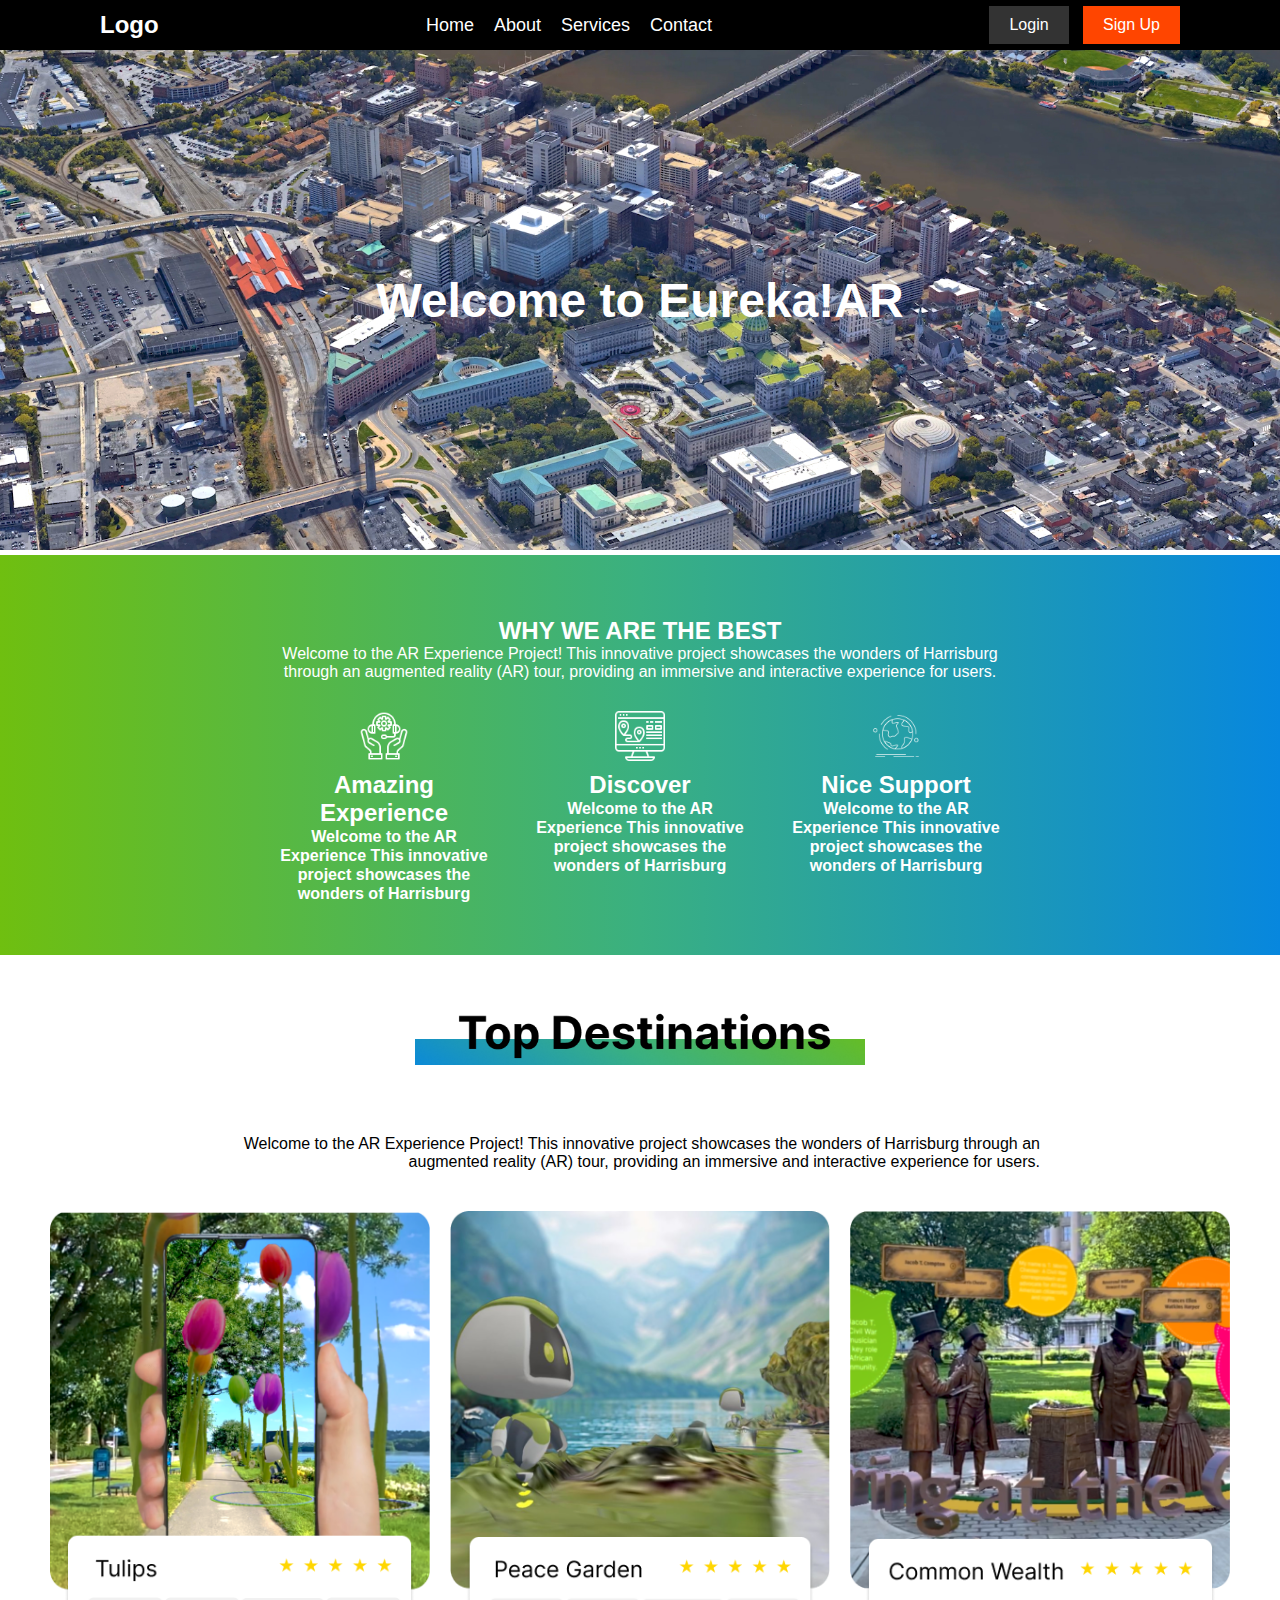
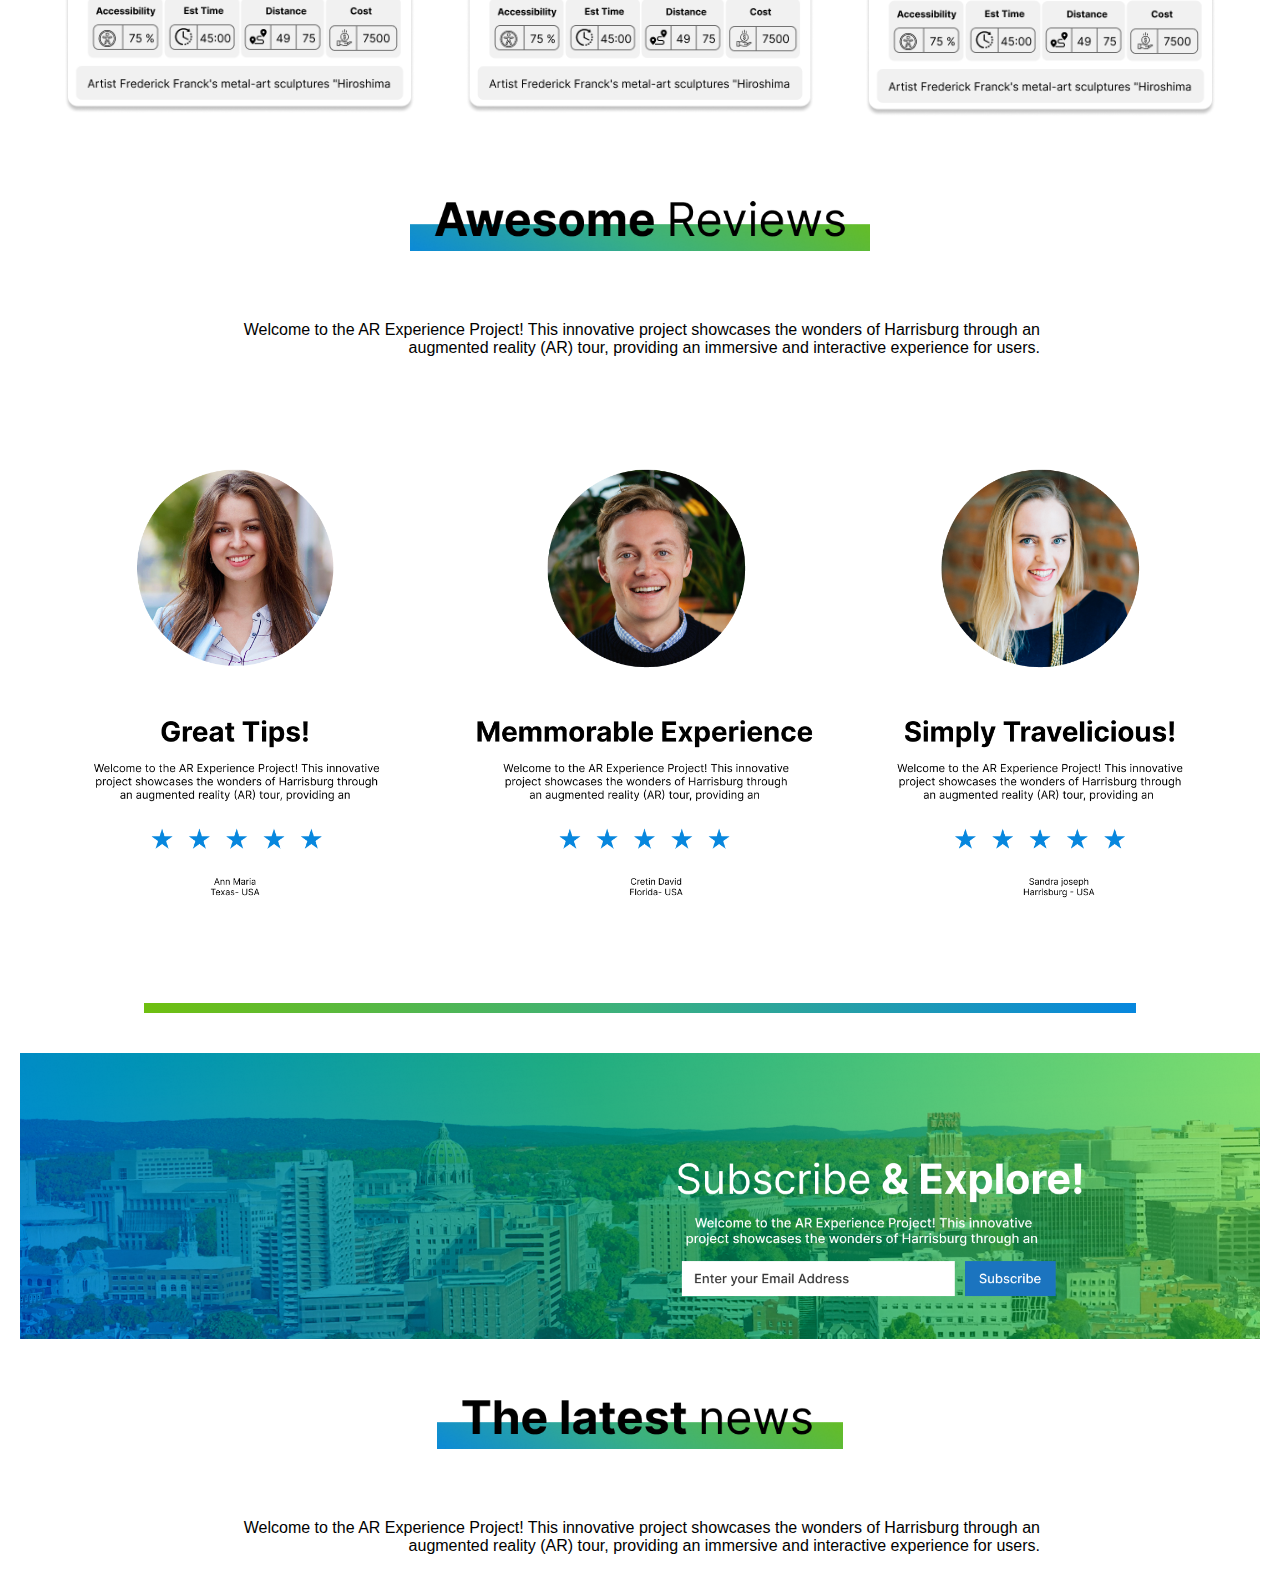
==== index.html @ f7d9e9d1 "s" ====
<!DOCTYPE html>
<html lang="en">
<head>
    <meta charset="UTF-8">
    <meta name="viewport" content="width=device-width, initial-scale=1.0">
    <title>Landing Page</title>
    <link rel="stylesheet" href="styles.css">
</head>
<body>
    <header>
        <div class="logo">Logo
            

        </div>
        <nav class="navbar">
            <ul>
                <li><a href="#">Home</a></li>
                <li><a href="#">About</a></li>
                <li><a href="#">Services</a></li>
                <li><a href="#">Contact</a></li>
            </ul>
        </nav>
        <div class="auth-buttons">
            <button class="login">Login</button>
            <button class="signup">Sign Up</button>
        </div>
    </header>
    <section class="banner">
        <div class="banner-image" id="banner-image-1"></div>
        <div class="banner-image" id="banner-image-2"></div>
        <div class="banner-image" id="banner-image-3"></div>
        <div class="banner-image" id="banner-image-4"></div>
        <h1>Welcome to Eureka!AR</h1>
    </section>
    <span class="line-break"></span>

    <section class="gradient-banner">
        <div class="content">
            <div class="row">
                <h2>WHY WE ARE THE BEST</h2>
                <p>Welcome to the AR Experience Project! This innovative project showcases the wonders of Harrisburg through an augmented reality (AR) tour, providing an immersive and interactive experience for users.
                </p>
            </div>
            <div class="row columns">
                <div class="column">
                    <img src="images/1.png" alt="Amazing Experience Icon">
                    Amazing Experience 
                   <h6> <p>Welcome to the AR Experience This innovative project showcases the wonders of Harrisburg 
                    </p> </h6>
                </div>
                <div class="column">
                    <img src="images/2.png" alt="Discover Icon">
                    Discover
                    <h6>  <p>Welcome to the AR Experience This innovative project showcases the wonders of Harrisburg 
                    </p></h6>
                </div>
                <div class="column">
                    <img src="images/3.png" alt="Nice Support Icon">
                    Nice Support
                    <h6><p>Welcome to the AR Experience This innovative project showcases the wonders of Harrisburg 
                    </p></h6>
                </div>
            </div>
        </div>
    </section>

    <section>
        <div class="Top_Dest">
            <img src="images/Top_Dest.png" alt="Image 1">
        </div>
    
    </section>

<div class="container">

    <div class="Top_Dest_text">
        <p>Welcome to the AR Experience Project! This innovative project showcases the wonders of Harrisburg through an augmented reality (AR) tour, providing an immersive and interactive experience for users.</p>
    </div>
    
</div>

    <div class="container">
        <div class="card-container">

            <div class="card">
                <img src="images/Hod-1.png" alt="Image 1">
               
            </div>
            <div class="card">
                <img src="images/Hod-2.png" alt="Image 2">
              
            </div>
            <div class="card">
                <img src="images/Hod-3.png" alt="Image 3">
            </div>
        </div>
    </div>


    <section>
        <div class="Top_Dest">
            <img src="images/Top_Reviw.png" alt="Image 1">
        </div>
    
    </section>

    <div class="container">

        <div class="Top_Dest_text">
            <p>Welcome to the AR Experience Project! This innovative project showcases the wonders of Harrisburg through an augmented reality (AR) tour, providing an immersive and interactive experience for users.</p>
        </div>
        
    </div>

    <div class="container">
        <div class="card-container">
            <div class="card">
                <img src="images/Rev-1.png" alt="Rev 1">
               
            </div>
            <div class="card">
                <img src="images/Rev-2.png" alt="Rev 2">
              
            </div>
            <div class="card">
                <img src="images/Rev-3.png" alt="Rev 3">
            </div>
        </div>
    </div>




    <div class="container">
    <div class="gradient-banner2">

    </div>
</div>

<section>
    <div class="Subscribe">
        <img src="images/Subscribe.png" alt="Image 1">
    </div>

</section>



<section>
    <div class="Top_Dest">
        <img src="images/The_Latest_News.png" alt="Image 1">
    </div>

</section>

<div class="container">

    <div class="Top_Dest_text">
        <p>Welcome to the AR Experience Project! This innovative project showcases the wonders of Harrisburg through an augmented reality (AR) tour, providing an immersive and interactive experience for users.</p>
    </div>
    
</div>


    <script src="script.js"></script>
</body>
</html>
---- styles.css ----
/* Reset some default browser styles */
body, h1, ul, li, a, button {
    margin: 0;
    padding: 0;
    list-style: none;
    text-decoration: none;
    box-sizing: border-box;
    font-family: Arial, sans-serif;
}

body {
    background-color: #f4f4f4;
}

/* Header styles */
header {
    display: flex;
    justify-content: space-between;
    align-items: center;
    background-color: #000;
    color: #fff;
    height: 50px;
    width: 100%;
    
}

.logo {
    font-size: 24px;
    font-weight: bold;
    margin-left: 100px;
   
  
}

.navbar ul {
    display: flex;
    gap: 20px;
}

.navbar a {
    color: #fff;
    font-size: 18px;
}

.auth-buttons button {
    margin-left: 10px;
    padding: 10px 20px;
    font-size: 16px;
    border: none;
    cursor: pointer;
}

.login {
    background-color: #333;
    color: #fff;
}

.signup {
    background-color: #ff4500;
    color: #fff;
    margin-right: 100px;
    
}

/* Banner styles */
.banner {
    position: relative;
    display: flex;
    justify-content: center;
    align-items: center;
    height: 500px;
    width: 100%;
    text-align: center;
    overflow: hidden;
}

.banner h1 {
    position: absolute;
    z-index: 1;
    font-size: 48px;
    color: #fff;
}

.banner-image {
    position: absolute;
    top: 0;
    left: 0;
    width: 100%;
    height: 100%;
    background-size: cover;
    background-position: center;
    opacity: 0;
    transition: opacity 1s ease-in-out;
}

#banner-image-1 {
    background-image: url('images/image1.jpg');
}

#banner-image-2 {
    background-image: url('images/image2.jpg');
}

#banner-image-3 {
    background-image: url('images/image3.jpg');
}

#banner-image-4 {
    background-image: url('images/image4.jpg');
}

.banner-image.active {
    opacity: 1;
}




/* Adjust spacing around line break */
.line-break {
    display: block; /* Ensure it behaves like a block element */
    height: 5px; /* Adjust the height as needed to control the space */
}


/* Gradient Banner styles */
.gradient-banner {
    height: 400px;
    width: 100%;
    background: linear-gradient(to right, #6FBF10, #3AB081, #0787DE);
    display: flex;
    justify-content: center;
    align-items: center;
   
}


.gradient-banner2 {
    height: 10px;
    width: 80%;
    background: linear-gradient(to right, #6FBF10, #3AB081, #0787DE);
    display: flex;
    justify-content: center;
    align-items: center;
   
}

.content {
    width: 60%;
    text-align: center;
    color: #fff;
    margin-top: 30px;
    margin-bottom: 30px;
}

.row {
    margin: 20px 0;
    margin-top: 30px;
}

.columns {
    display: flex;
    justify-content: space-around;
}

.column {
    width: 30%;
    font-size: 24px;
    font-weight: bold;
    text-align: center;
}

.column img {
    display: block;
    margin: 0 auto 10px;
    width: 50px; /* Adjust size as needed */
    height: 50px; /* Adjust size as needed */
}

/* Slider */


.Top_Dest {

    display: flex;
    justify-content: center;
    margin-top: 50px;
    margin-bottom: 50px;
    height: 60px;
}

.Subscribe {
    display: flex;
    justify-content: center;
    max-width: 100%;
    margin: 20px; /* Add margin on all sides */
    
}

.Subscribe img {
    width: 100%; /* Scale the image to 100% of the parent container */
    height: auto; /* Maintain aspect ratio */
    max-width: 100%; /* Ensure image does not overflow the container */
    box-sizing: border-box; /* Include padding and border in element's total width and height */
    
}



.Top_Dest_text {
    display: flex;
    justify-content: center;
    max-width: 800px;
    text-align: right;
    
}

* {
    box-sizing: border-box;
    margin: 0;
    padding: 0;
}

body {
    font-family: Arial, sans-serif;
    background-color: white;
}

.container {
    display: flex;
    justify-content: center;
    padding: 20px;
}

.card-container {
    display: flex;
    flex-wrap: wrap;
    justify-content: center;
    gap: 20px;
    max-width: 1200px;
}

.card {
    background-color: #fff;
    /* border-radius: 8px;
    box-shadow: 0 4px 8px rgba(0, 0, 0, 0.1); */
    overflow: hidden;
    width: 100%;
    max-width: 300px;
    transition: transform 0.2s;
}

.card:hover {
    transform: translateY(-10px);
}

.card img {
    width: 100%;
    height: auto;
}

.card-content {
    padding: 15px;
}

.card-content h2 {
    font-size: 1.2em;
    margin-bottom: 10px;
}

.card-content p {
    font-size: 1em;
    color: #f7f7f7;
}

@media (min-width: 600px) {
    .card {
        max-width: calc(50% - 20px);
    }
}

@media (min-width: 900px) {
    .card {
        max-width: calc(33.333% - 20px);
    }
}
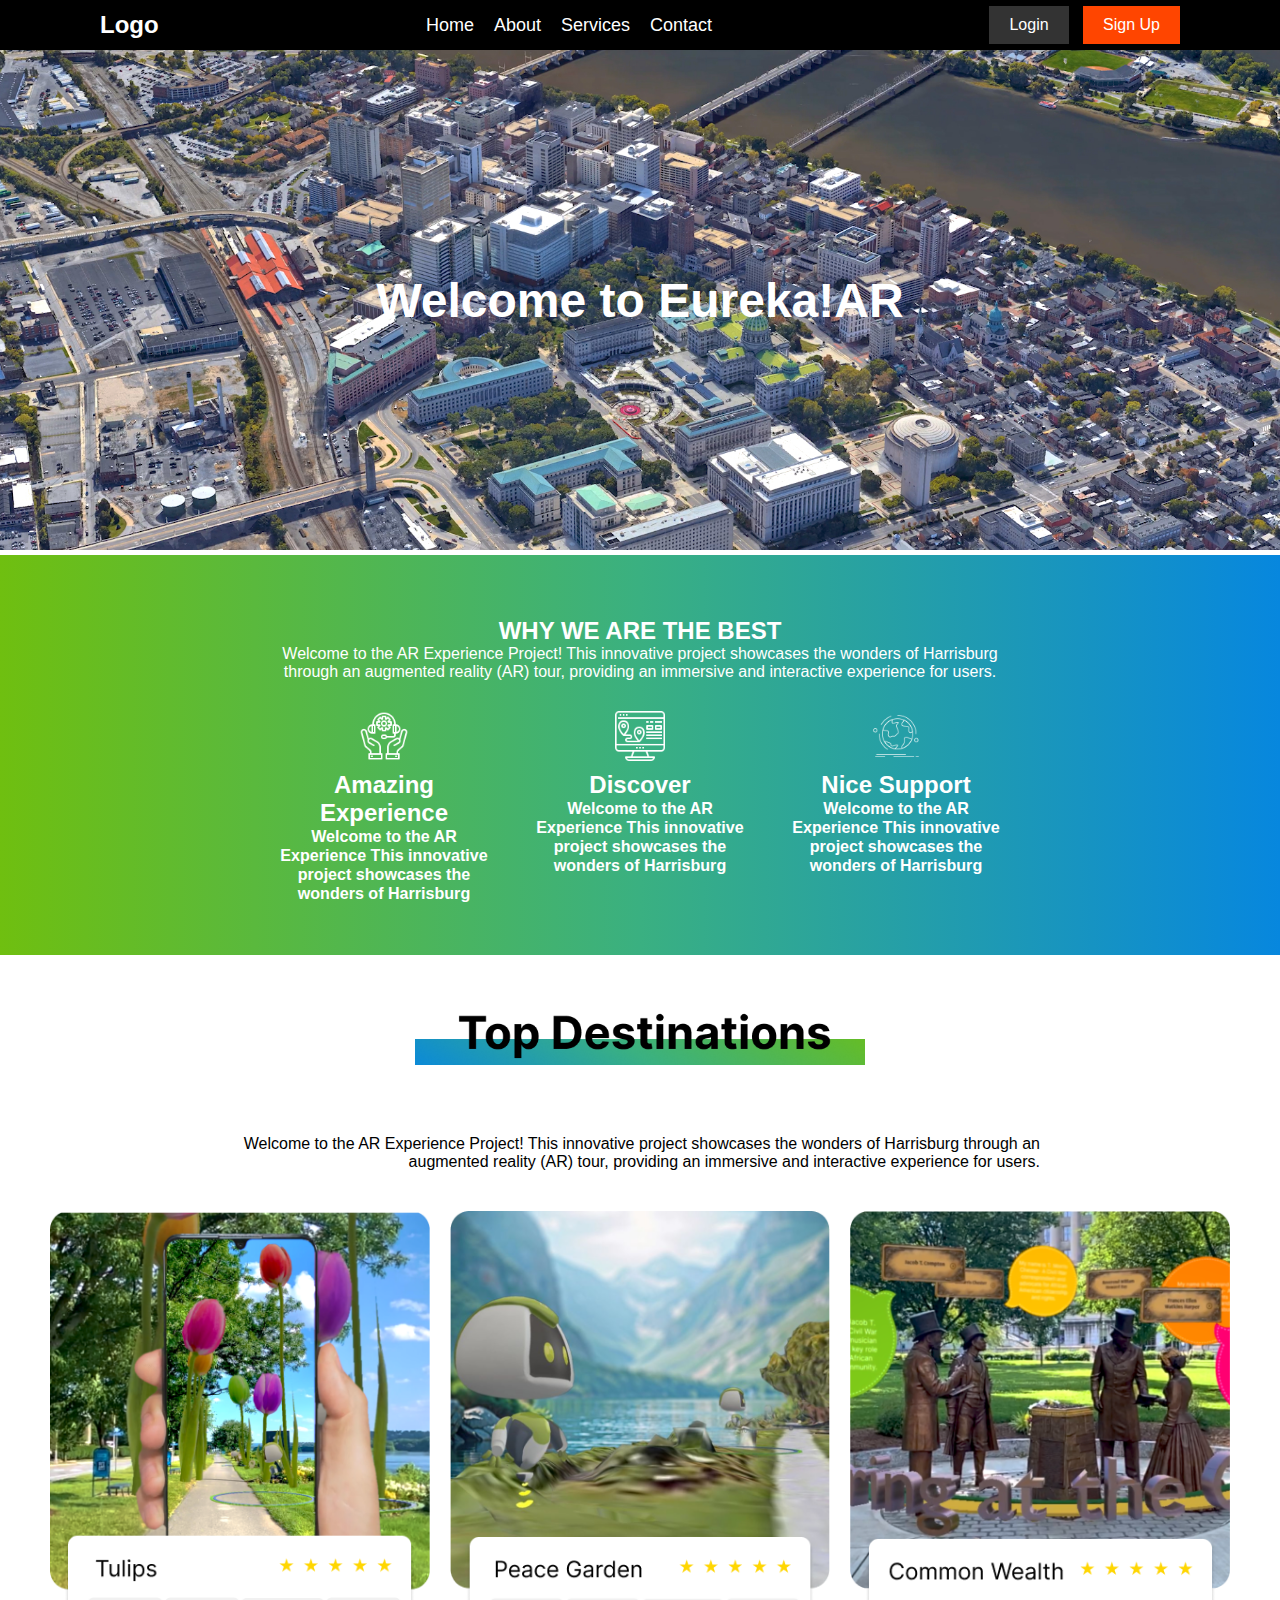
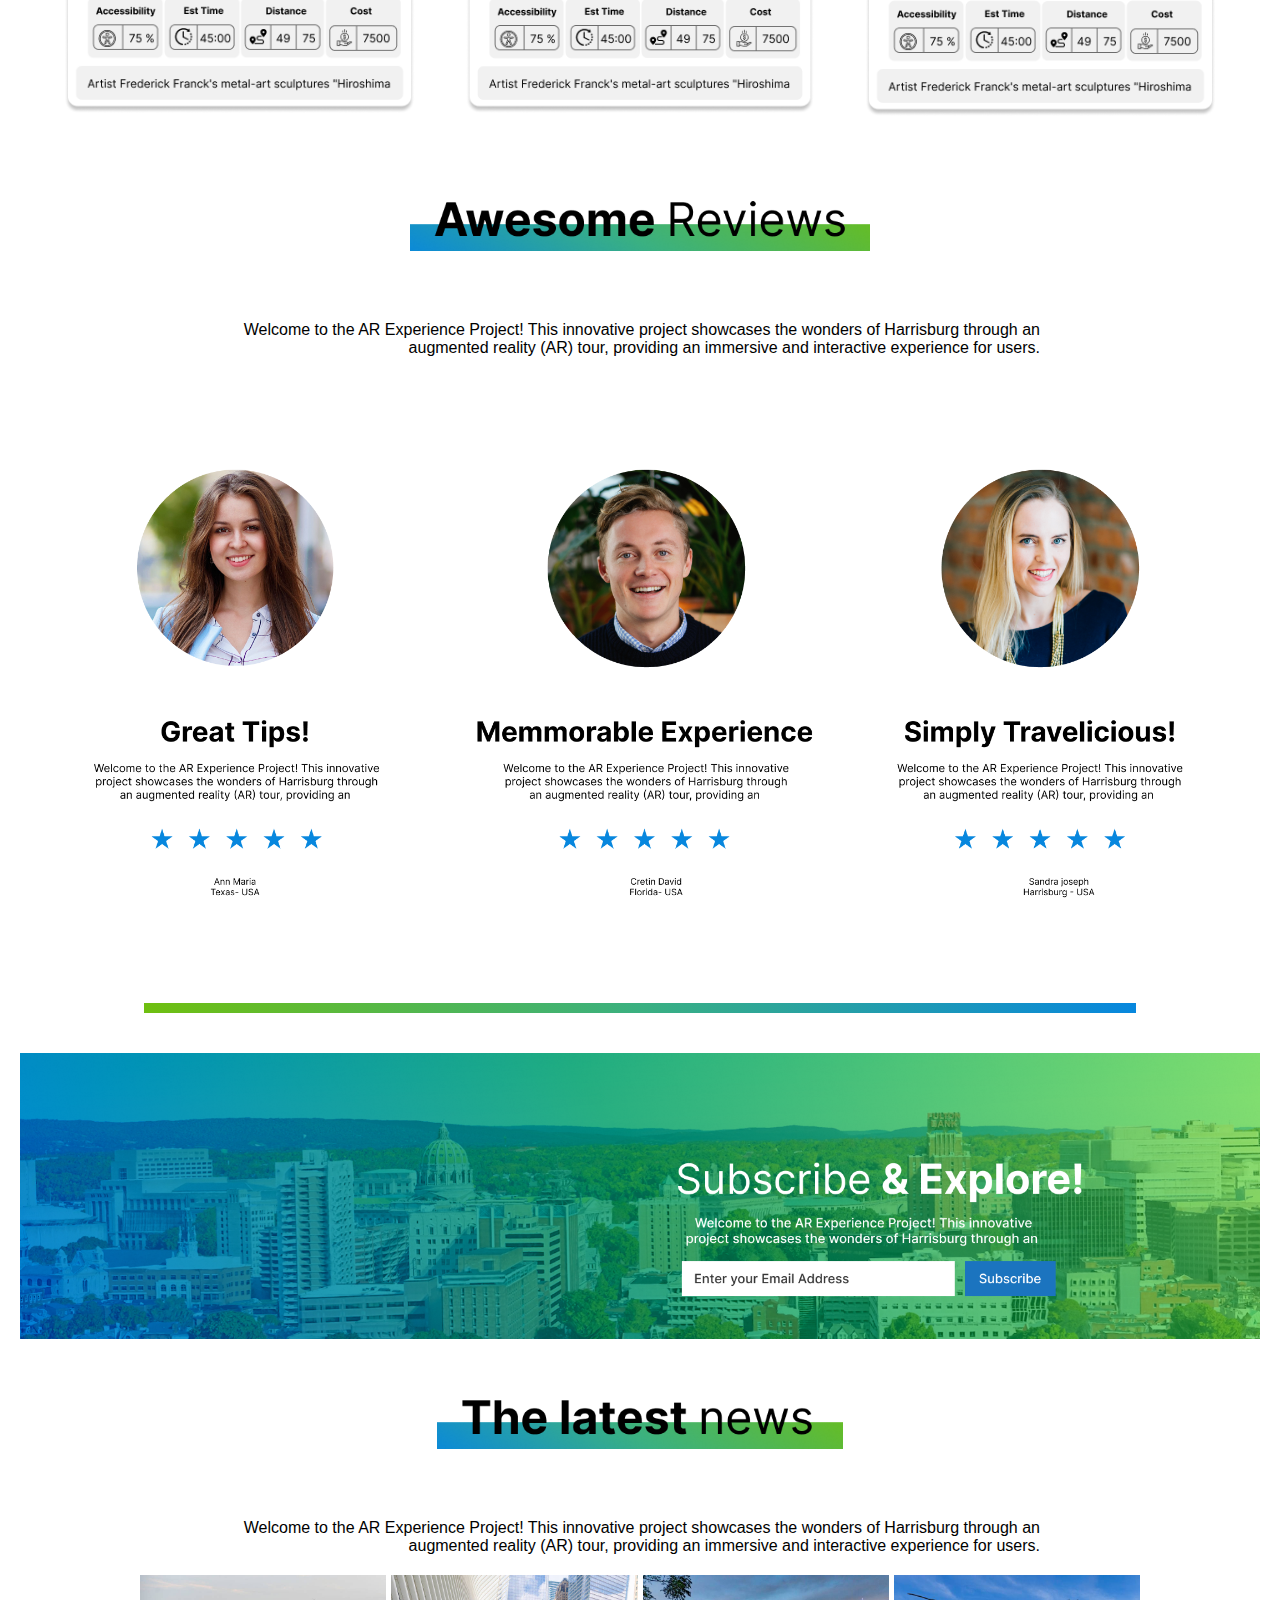
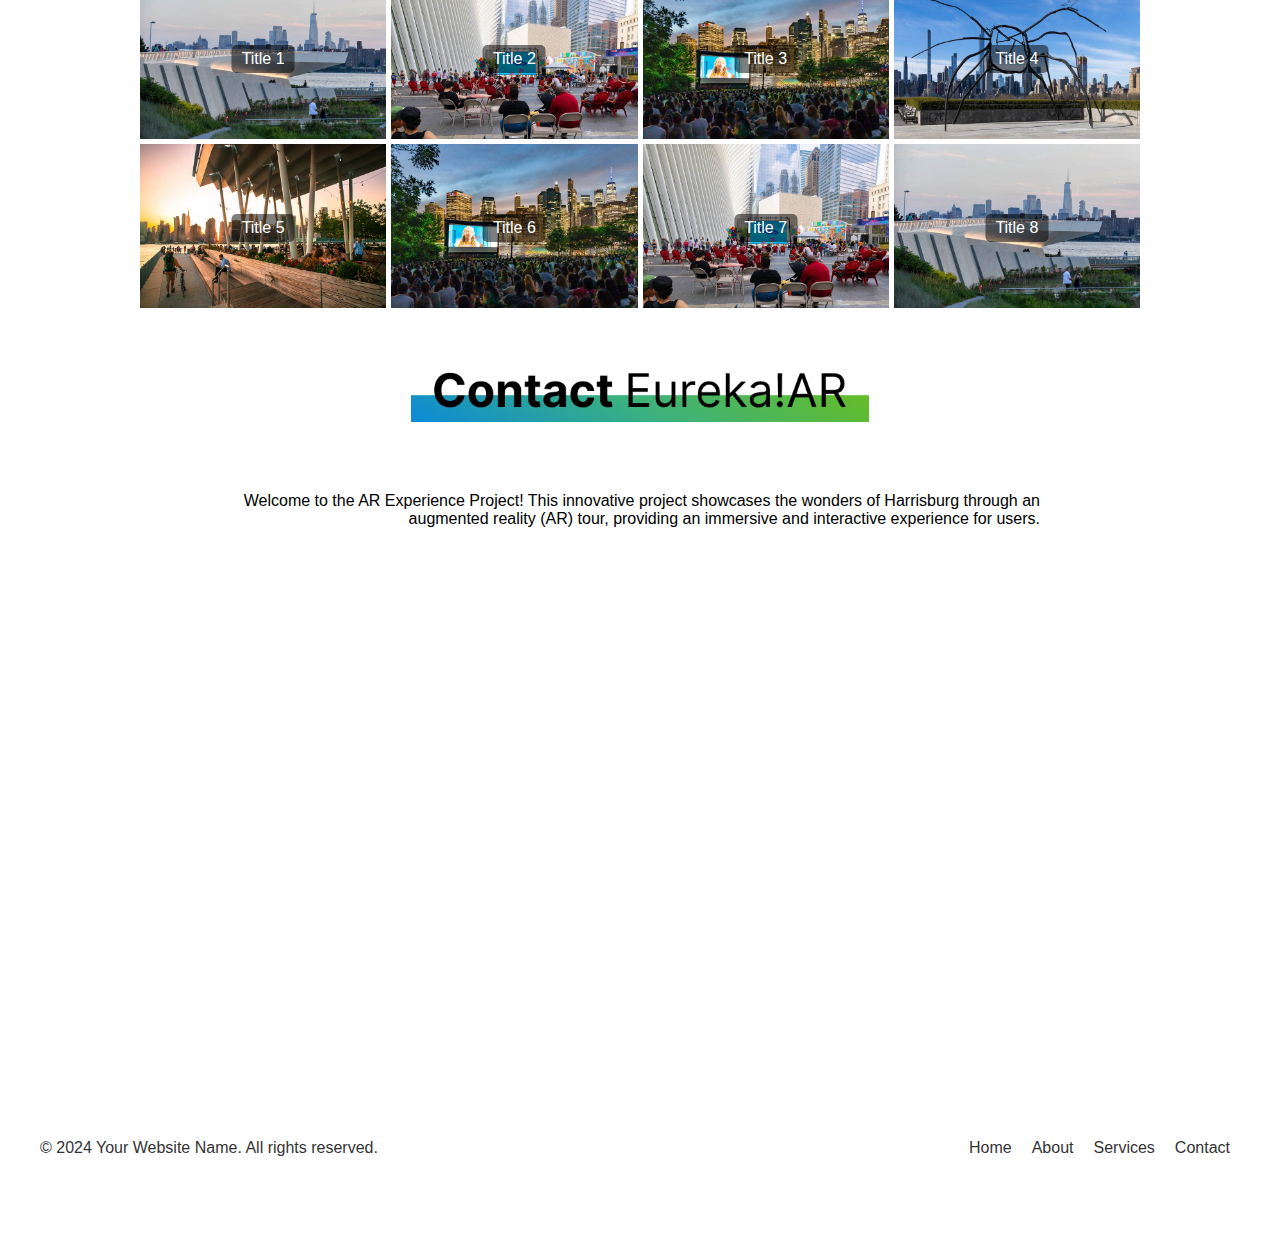
==== commit 956c4d1a: "up" ====
--- a/index.html
+++ b/index.html
@@ -162,6 +162,85 @@
 </div>
 
 
+<section class="image-table">
+    <div class="image-container">
+        <div class="image-title">Title 1</div>
+        <img src="images/imagee1.jpg" alt="Image 1">
+    </div>
+    <div class="image-container">
+        <div class="image-title">Title 2</div>
+        <img src="images/imagee2.jpg" alt="Image 2">
+    </div>
+    <div class="image-container">
+        <div class="image-title">Title 3</div>
+        <img src="images/imagee3.jpg" alt="Image 3">
+    </div>
+    <div class="image-container">
+        <div class="image-title">Title 4</div>
+        <img src="images/imagee4.jpg" alt="Image 4">
+    </div>
+    <div class="image-container">
+        <div class="image-title">Title 5</div>
+        <img src="images/imagee5.jpg" alt="Image 5">
+    </div>
+    <div class="image-container">
+        <div class="image-title">Title 6</div>
+        <img src="images/imagee6.jpg" alt="Image 6">
+    </div>
+    <div class="image-container">
+        <div class="image-title">Title 7</div>
+        <img src="images/imagee7.jpg" alt="Image 7">
+    </div>
+    <div class="image-container">
+        <div class="image-title">Title 8</div>
+        <img src="images/imagee8.jpg" alt="Image 8">
+    </div>
+</section>
+
+
+
+
+<section>
+    <div class="Top_Dest">
+        <img src="images/Top_Contact.png" alt="Image 1">
+    </div>
+
+</section>
+
+<div class="container">
+
+    <div class="Top_Dest_text">
+        <p>Welcome to the AR Experience Project! This innovative project showcases the wonders of Harrisburg through an augmented reality (AR) tour, providing an immersive and interactive experience for users.</p>
+    </div>
+    
+</div>
+
+
+<div class="map-container">
+    <iframe 
+        src="https://www.google.com/maps/embed?pb=!1m10!1m8!1m3!1d6089.227092169201!2d-76.8827893!3d40.2621191!3m2!1i1024!2i768!4f13.1!5e0!3m2!1sen!2sus!4v1720794169037!5m2!1sen!2sus" width="600" height="450" style="border:0;" allowfullscreen="" loading="lazy" referrerpolicy="no-referrer-when-downgrade" 
+        allowfullscreen="" 
+        loading="lazy"
+    ></iframe>
+</div>
+
+
+
+<footer>
+    <div class="footer-content">
+        <p>&copy; 2024 Your Website Name. All rights reserved.</p>
+        <ul class="footer-links">
+            <li><a href="#">Home</a></li>
+            <li><a href="#">About</a></li>
+            <li><a href="#">Services</a></li>
+            <li><a href="#">Contact</a></li>
+        </ul>
+    </div>
+</footer>
+
+
+
+
     <script src="script.js"></script>
 </body>
 </html>
--- a/styles.css
+++ b/styles.css
@@ -284,3 +284,104 @@
         max-width: calc(33.333% - 20px);
     }
 }
+
+
+.image-table {
+    display: grid;
+    grid-template-columns: repeat(4, 1fr);
+    
+    row-gap: 1px; /* Space between rows */
+    column-gap: 5px; /* Space between columns */
+
+    justify-content: center;
+    max-width: 1000px; /* Set maximum width */
+    margin: 0 auto; /* Center the grid */
+}
+
+.image-container {
+    position: relative;
+    text-align: center;
+}
+
+.image-title {
+    position: absolute;
+    top: 50%;
+    left: 50%;
+    transform: translate(-50%, -50%);
+    background-color: rgba(0, 0, 0, 0.5); /* Optional: background for better readability */
+    color: white; /* Optional: text color */
+    padding: 5px 10px;
+    border-radius: 5px;
+}
+
+.image-container img {
+    width: 100%;
+    height: auto;
+}
+
+
+.map-container {
+    position: relative;
+    width: 100%;
+    height: 500px;
+}
+
+.map-container iframe {
+    position: absolute;
+    top: 0;
+    left: 0;
+    width: 100%;
+    height: 100%;
+    border: 0;
+}
+
+
+
+/* Basic reset and styles */
+body, html {
+    margin: 0;
+    padding: 0;
+    font-family: Arial, sans-serif;
+}
+
+/* Styling for footer */
+footer {
+    background-color: #fff;
+    color: #333;
+    height: 200px;
+    text-align: center;
+}
+
+.footer-content {
+    max-width: 1200px;
+    margin: 0 auto;
+    display: flex;
+    justify-content: space-between;
+    align-items: center;
+    height: 100%;
+}
+
+.footer-content p {
+    margin: 0;
+}
+
+.footer-links {
+    list-style-type: none;
+    padding: 0;
+    display: flex;
+    justify-content: center;
+}
+
+.footer-links li {
+    margin: 0 10px;
+}
+
+.footer-links li a {
+    color: #333;
+    text-decoration: none;
+}
+
+.footer-links li a:hover {
+    text-decoration: underline;
+}
+
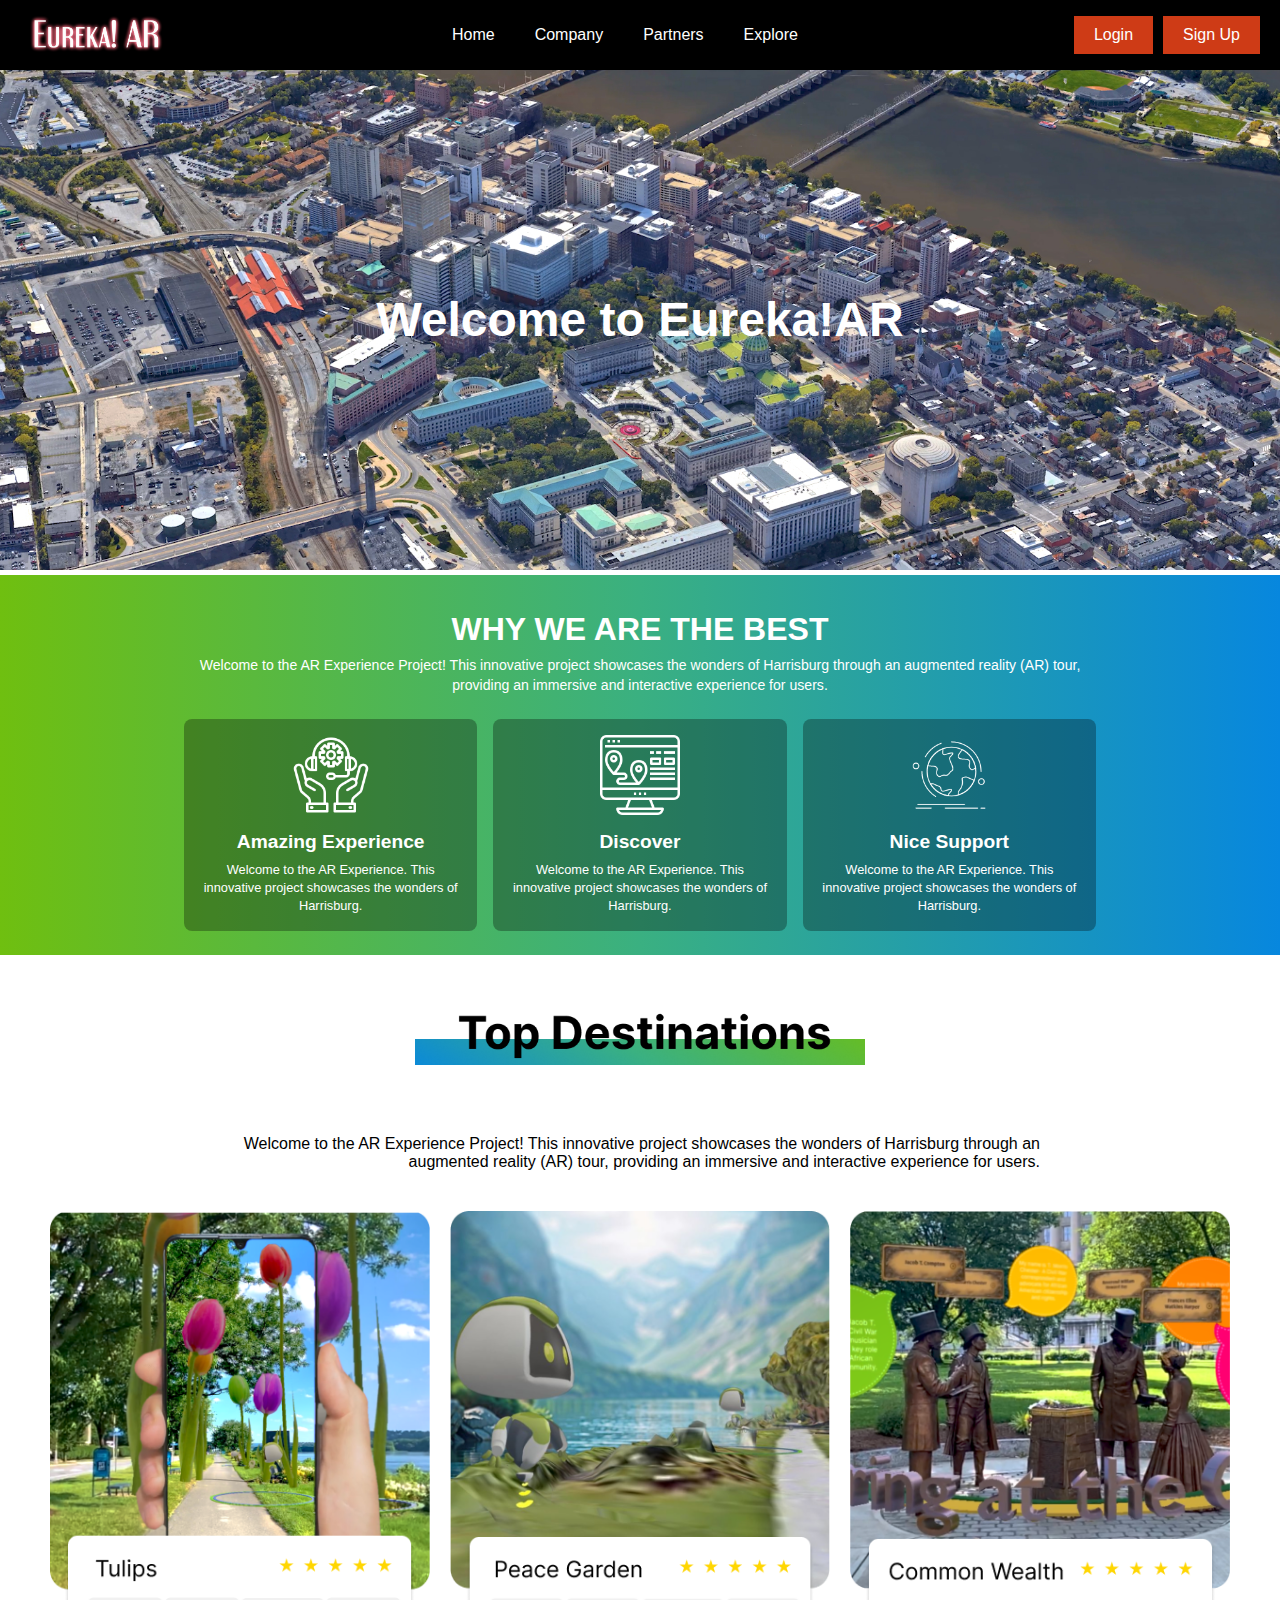
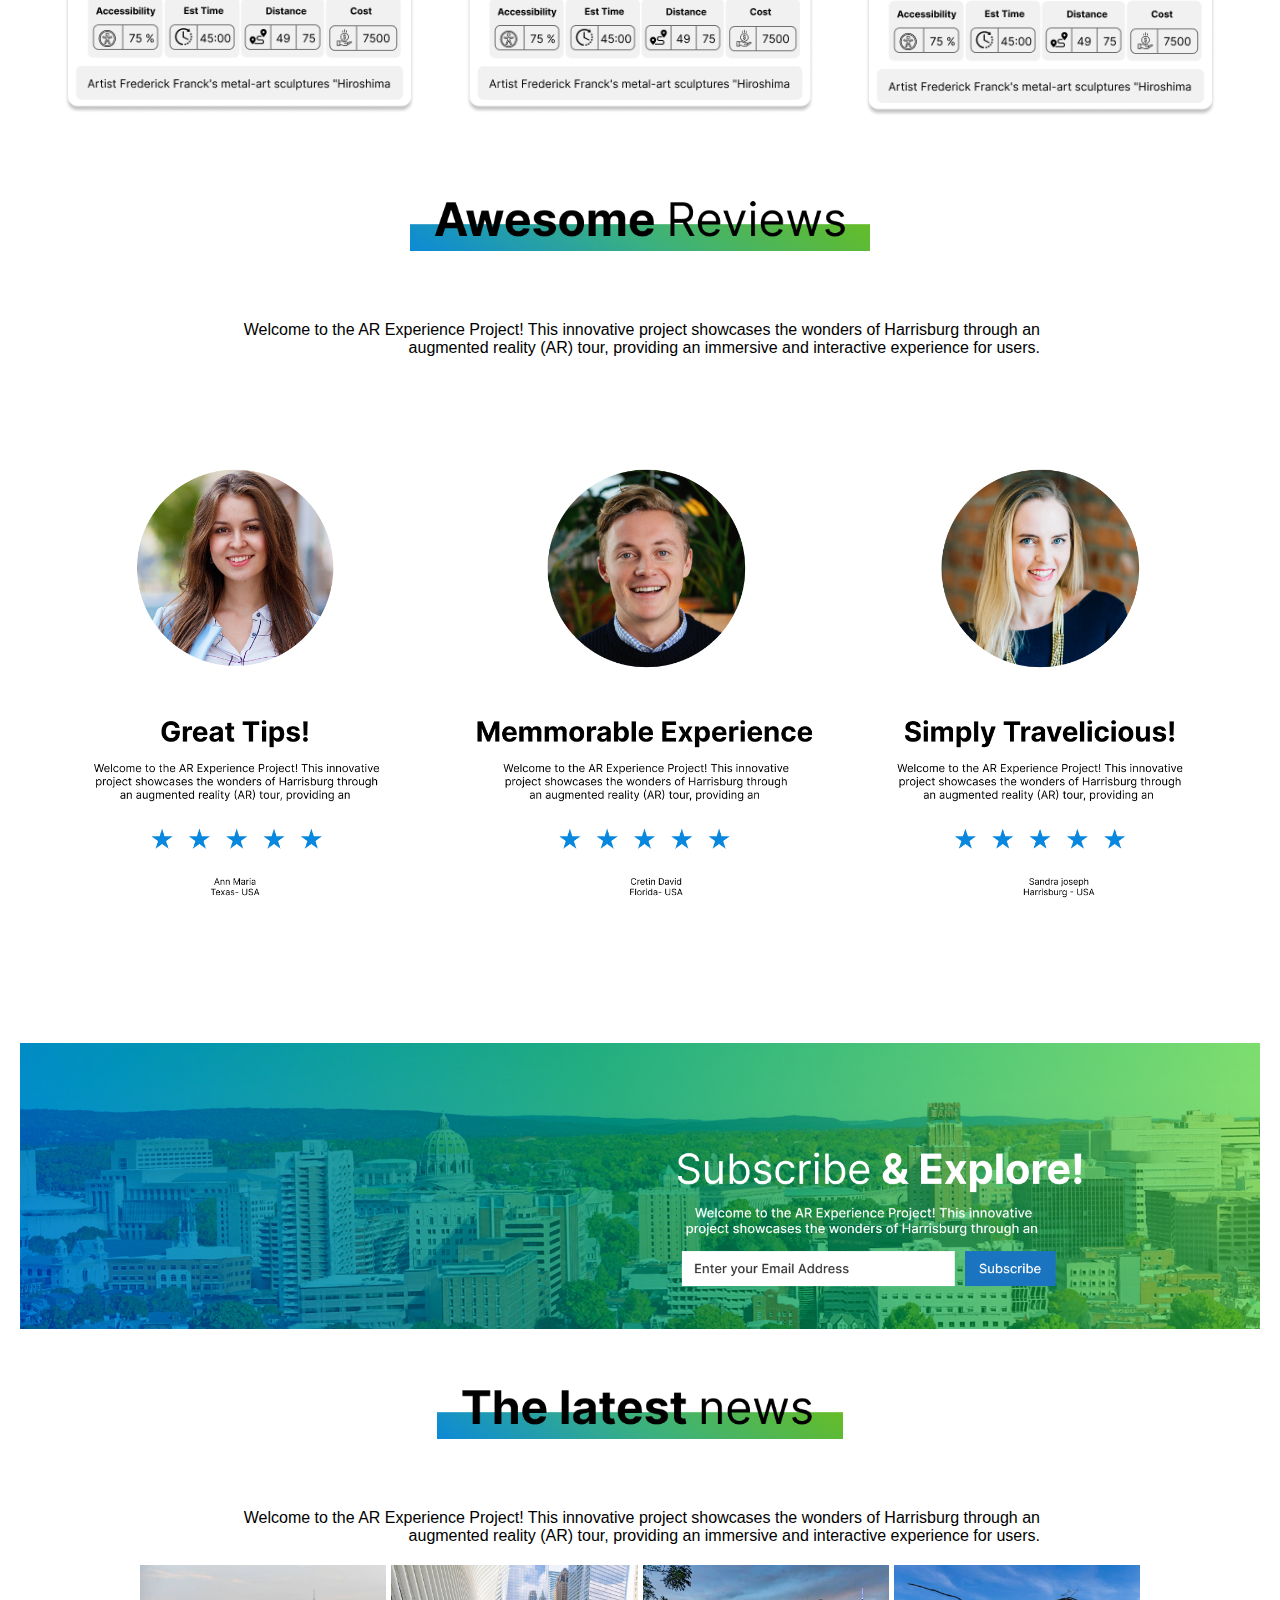
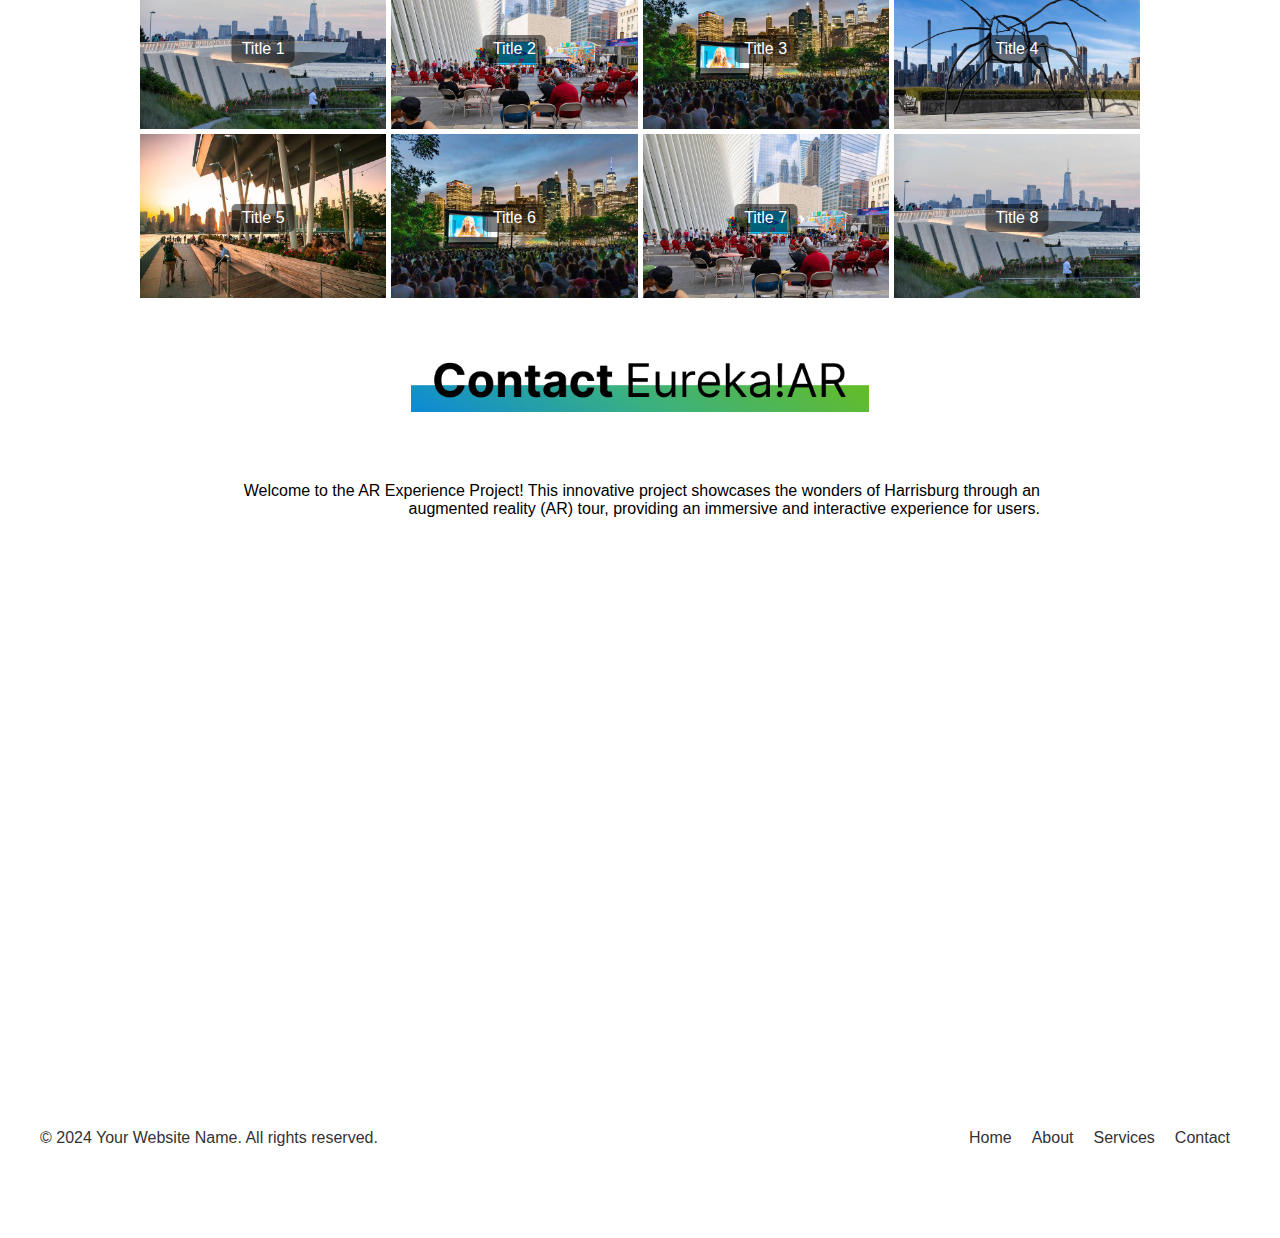
==== commit 376e022b: "up" ====
--- a/index.html
+++ b/index.html
@@ -7,24 +7,35 @@
     <link rel="stylesheet" href="styles.css">
 </head>
 <body>
-    <header>
-        <div class="logo">Logo
-            
-
-        </div>
-        <nav class="navbar">
-            <ul>
-                <li><a href="#">Home</a></li>
-                <li><a href="#">About</a></li>
-                <li><a href="#">Services</a></li>
-                <li><a href="#">Contact</a></li>
-            </ul>
-        </nav>
+    
+    <nav class="navbar">
+        <div class="logo">
+            <a href="#"><img src="images/logo.png" alt="Logo"></a>
+        </div>
+        <div class="menu-toggle" onclick="toggleMenu()">&#9776;</div>
+        <ul class="nav-links">
+            <li><a href="index.html">Home</a></li>
+            <li class="dropdown">
+                <a href="#">Company</a>
+                <ul class="dropdown-content">
+                    <li><a href="#">Our Team</a></li>
+                    <li><a href="#">Our Mission</a></li>
+                    <li><a href="#">Press</a></li>
+                    <li><a href="#">Contact Us</a></li>
+                </ul>
+            </li>
+            <li><a href="#">Partners</a></li>
+            <li><a href="explore.html">Explore</a></li>
+        </ul>
         <div class="auth-buttons">
-            <button class="login">Login</button>
-            <button class="signup">Sign Up</button>
-        </div>
-    </header>
+            <button onclick="login()">Login</button>
+            <button onclick="signup()">Sign Up</button>
+        </div>
+    </nav>
+    
+
+
+    
     <section class="banner">
         <div class="banner-image" id="banner-image-1"></div>
         <div class="banner-image" id="banner-image-2"></div>
@@ -32,37 +43,39 @@
         <div class="banner-image" id="banner-image-4"></div>
         <h1>Welcome to Eureka!AR</h1>
     </section>
+
+
     <span class="line-break"></span>
+
 
     <section class="gradient-banner">
         <div class="content">
-            <div class="row">
+            <div class="row header-row">
                 <h2>WHY WE ARE THE BEST</h2>
-                <p>Welcome to the AR Experience Project! This innovative project showcases the wonders of Harrisburg through an augmented reality (AR) tour, providing an immersive and interactive experience for users.
+                <p>
+                    Welcome to the AR Experience Project! This innovative project showcases the wonders of Harrisburg through an augmented reality (AR) tour, providing an immersive and interactive experience for users.
                 </p>
             </div>
             <div class="row columns">
                 <div class="column">
                     <img src="images/1.png" alt="Amazing Experience Icon">
-                    Amazing Experience 
-                   <h6> <p>Welcome to the AR Experience This innovative project showcases the wonders of Harrisburg 
-                    </p> </h6>
+                    <h3>Amazing Experience</h3>
+                    <p>Welcome to the AR Experience. This innovative project showcases the wonders of Harrisburg.</p>
                 </div>
                 <div class="column">
                     <img src="images/2.png" alt="Discover Icon">
-                    Discover
-                    <h6>  <p>Welcome to the AR Experience This innovative project showcases the wonders of Harrisburg 
-                    </p></h6>
+                    <h3>Discover</h3>
+                    <p>Welcome to the AR Experience. This innovative project showcases the wonders of Harrisburg.</p>
                 </div>
                 <div class="column">
                     <img src="images/3.png" alt="Nice Support Icon">
-                    Nice Support
-                    <h6><p>Welcome to the AR Experience This innovative project showcases the wonders of Harrisburg 
-                    </p></h6>
+                    <h3>Nice Support</h3>
+                    <p>Welcome to the AR Experience. This innovative project showcases the wonders of Harrisburg.</p>
                 </div>
             </div>
         </div>
     </section>
+
 
     <section>
         <div class="Top_Dest">
@@ -243,4 +256,4 @@
 
     <script src="script.js"></script>
 </body>
-</html>
+</html>--- a/styles.css
+++ b/styles.css
@@ -12,55 +12,219 @@
     background-color: #f4f4f4;
 }
 
-/* Header styles */
-header {
+body, html {
+    margin: 0;
+    padding: 0;
+    overflow-x: hidden; /* Prevent horizontal overflow */
+    width: 100%;
+}
+
+.navbar {
+    width: 100%;
+    box-sizing: border-box; /* Include padding and border in element's total width and height */
+}
+
+.nav-links, .auth-buttons, .dropdown-content {
+    box-sizing: border-box; /* Ensure these elements fit within their containers */
+}
+
+@media (max-width: 768px) {
+    .nav-links {
+        width: 100%;
+    }
+
+    .auth-buttons {
+        width: 100%;
+    }
+
+    .nav-links li, .auth-buttons button {
+        width: 100%;
+        box-sizing: border-box;
+    }
+}
+
+/* Ensure navbar and its children fit within the viewport */
+.navbar, .navbar * {
+    max-width: 100%;
+    box-sizing: border-box;
+}
+
+/* Prevent large images from causing overflow */
+img {
+    max-width: 100%;
+    height: auto;
+}
+
+/* Example of adjusting specific elements */
+.nav-links, .auth-buttons {
+    display: flex;
+    flex-wrap: wrap; /* Allow elements to wrap within their container */
+}
+
+
+
+
+.navbar {
     display: flex;
     justify-content: space-between;
     align-items: center;
-    background-color: #000;
-    color: #fff;
-    height: 50px;
-    width: 100%;
-    
+    padding: 10px 20px;
+    background-color: #000000;
+    color: white;
 }
 
 .logo {
+    margin-right: auto; /* Pushes the logo towards the left */
+}
+
+.logo a {
+    display: flex;
+    align-items: center;
+    color: white;
+    text-decoration: none;
     font-size: 24px;
-    font-weight: bold;
-    margin-left: 100px;
-   
-  
-}
-
-.navbar ul {
-    display: flex;
-    gap: 20px;
-}
-
-.navbar a {
-    color: #fff;
-    font-size: 18px;
+}
+
+.logo img {
+    max-height: 50px; /* Adjust based on your logo size */
+    margin-right: 10px; /* Space between image and text */
+}
+
+.nav-links {
+    list-style: none;
+    display: flex;
+    margin: 0;
+    padding: 0;
+}
+
+.nav-links li {
+    position: relative;
+}
+
+.nav-links a {
+    color: white;
+    text-decoration: none;
+    padding: 14px 20px;
+    display: block;
+}
+
+.nav-links a:hover,
+.nav-links .dropdown:hover > a {
+    background-color: #2584c4;
+}
+
+.dropdown-content {
+    display: none;
+    position: absolute;
+    background-color: #2584c4;
+    list-style: none;
+    padding: 0;
+    margin: 0;
+    min-width: 160px;
+    top: 100%;
+    left: 0;
+    z-index: 1000; /* Ensure the dropdown is above other content */
+}
+
+.dropdown-content a {
+    padding: 12px 16px;
+}
+
+.dropdown-content a:hover {
+    background-color: #1ba153;
+}
+
+.dropdown:hover .dropdown-content {
+    display: block;
+}
+
+.auth-buttons {
+    display: flex;
+    align-items: center;
+    margin-left: auto; /* Pushes the buttons towards the right */
 }
 
 .auth-buttons button {
+    background-color: #ce3b16;
+    border: none;
+    color: white;
+    padding: 10px 20px;
     margin-left: 10px;
-    padding: 10px 20px;
+    cursor: pointer;
     font-size: 16px;
-    border: none;
+}
+
+.auth-buttons button:hover {
+    background-color: #888888;
+}
+
+.menu-toggle {
+    display: none;
+    font-size: 24px;
     cursor: pointer;
 }
 
-.login {
-    background-color: #333;
-    color: #fff;
-}
-
-.signup {
-    background-color: #ff4500;
-    color: #fff;
-    margin-right: 100px;
-    
-}
+/* Responsive Styles */
+@media (max-width: 768px) {
+    .navbar {
+        flex-direction: column;
+        align-items: flex-start;
+    }
+
+    .logo {
+        margin-bottom: 10px;
+    }
+
+    .nav-links {
+        display: none;
+        flex-direction: column;
+        width: 100%;
+        margin: 0;
+        padding: 0;
+    }
+
+    .nav-links.active {
+        display: flex;
+    }
+
+    .nav-links li {
+        width: 100%;
+    }
+
+    .nav-links a {
+        padding: 15px;
+        border-bottom: 1px solid #444;
+        width: 100%;
+    }
+
+    .nav-links .dropdown-content {
+        position: static;
+        width: 100%;
+    }
+
+    .auth-buttons {
+        display: flex;
+        flex-direction: column;
+        width: 100%;
+        margin-top: 10px;
+    }
+
+    .auth-buttons button {
+        margin: 5px 0;
+        width: 100%;
+        text-align: center;
+    }
+
+    .menu-toggle {
+        display: block;
+        margin-bottom: 10px;
+    }
+}
+
+
+
+
+
 
 /* Banner styles */
 .banner {
@@ -123,59 +287,104 @@
 }
 
 
+
+
+
+
 /* Gradient Banner styles */
+
 .gradient-banner {
-    height: 400px;
-    width: 100%;
-    background: linear-gradient(to right, #6FBF10, #3AB081, #0787DE);
-    display: flex;
-    justify-content: center;
-    align-items: center;
-   
-}
-
-
-.gradient-banner2 {
-    height: 10px;
-    width: 80%;
-    background: linear-gradient(to right, #6FBF10, #3AB081, #0787DE);
-    display: flex;
-    justify-content: center;
-    align-items: center;
-   
+    background: linear-gradient(to right, #6FBF10, #3AB081, #0787DE); /* Updated gradient colors */
+    color: white;
+    padding: 16px; /* Reduced padding */
 }
 
 .content {
-    width: 60%;
+    max-width: 960px; /* Reduced max-width */
+    margin: 0 auto;
+    padding: 0 16px; /* Reduced padding */
+    margin-top: 20px;
+}
+
+.header-row {
     text-align: center;
-    color: #fff;
-    margin-top: 30px;
-    margin-bottom: 30px;
-}
-
-.row {
-    margin: 20px 0;
-    margin-top: 30px;
+}
+
+.header-row h2 {
+    font-size: 2em; /* Reduced font size */
+    margin-bottom: 8px; /* Reduced margin */
+}
+
+.header-row p {
+    font-size: 0.88em; /* Reduced font size */
+    line-height: 1.4; /* Adjusted line height */
 }
 
 .columns {
     display: flex;
-    justify-content: space-around;
+    flex-wrap: wrap;
+    justify-content: space-between;
+    margin-top: 16px; /* Reduced margin */
 }
 
 .column {
-    width: 30%;
-    font-size: 24px;
-    font-weight: bold;
+    flex: 1 1 calc(33.333% - 40px); /* Adjust the width of columns */
+    margin: 8px; /* Reduced margin */
+    background: rgba(0, 0, 0, 0.3); /* Slight background for contrast */
+    padding: 16px; /* Reduced padding */
+    border-radius: 8px;
     text-align: center;
 }
 
 .column img {
-    display: block;
-    margin: 0 auto 10px;
-    width: 50px; /* Adjust size as needed */
-    height: 50px; /* Adjust size as needed */
-}
+    max-width: 80px; /* Reduced image size */
+    height: auto;
+    margin-bottom: 12px; /* Reduced margin */
+}
+
+.column h3 {
+    font-size: 1.2em; /* Reduced font size */
+    margin-bottom: 8px; /* Reduced margin */
+}
+
+.column p {
+    font-size: 0.8em; /* Reduced font size */
+    line-height: 1.4;
+}
+
+/* Responsive Styles */
+@media (max-width: 768px) {
+    .column {
+        flex: 1 1 100%; /* Full width on small screens */
+        margin: 8px 0; /* Adjust space for smaller screens */
+    }
+
+    .header-row h2 {
+        font-size: 1.6em; /* Reduced font size */
+    }
+
+    .header-row p {
+        font-size: 0.88em; /* Reduced font size */
+    }
+}
+
+@media (max-width: 480px) {
+    .header-row h2 {
+        font-size: 1.2em; /* Reduced font size */
+    }
+
+    .header-row p {
+        font-size: 0.72em; /* Reduced font size */
+    }
+
+    .column img {
+        max-width: 64px; /* Reduced image size */
+    }
+}
+
+
+
+
 
 /* Slider */
 
@@ -385,3 +594,143 @@
     text-decoration: underline;
 }
 
+
+
+/* 
+------- filters*/
+
+
+.filters {
+    margin-top: 75px;
+    position: fixed;
+    top: 0;
+    left: 0;
+    width: 300px; /* Adjusted sidebar width */
+    height: 100%;
+    background-color: #f4f4f4;
+    padding: 1rem;
+    box-shadow: 2px 0 5px rgba(0, 0, 0, 0.1);
+    overflow-y: auto;
+    display: flex;
+    flex-direction: column;
+    transition: transform 0.3s ease;
+}
+
+.filters h2 {
+    margin-bottom: 1rem;
+}
+
+.filters form {
+    display: flex;
+    flex-direction: column;
+    gap: 1rem;
+}
+
+.filter-group {
+    display: flex;
+    flex-direction: column;
+    gap: 0.5rem;
+}
+
+.filter-group label {
+    font-weight: bold;
+}
+
+.filter-group select,
+.filter-group input {
+    padding: 0.5rem;
+    border: 1px solid #ccc;
+    border-radius: 4px;
+}
+
+#min-time,
+#max-time {
+    width: 100%; /* Makes inputs take up full width of their container */
+    max-width: 60px; /* Adjust the max-width as needed */
+}
+
+.time-inputs {
+    display: flex;
+    gap: 0.5rem;
+}
+
+button[type="submit"] {
+    padding: 0.75rem;
+    background-color: #007bff;
+    color: white;
+    border: none;
+    border-radius: 4px;
+    cursor: pointer;
+    align-self: flex-start;
+}
+
+button[type="submit"]:hover {
+    background-color: #0056b3;
+}
+
+/* Toggle button styling */
+.toggle-filters {
+    position: fixed;
+    top: 20px;
+    left: 20px;
+    padding: 10px 20px;
+    background-color: #007bff;
+    color: white;
+    border: none;
+    border-radius: 4px;
+    cursor: pointer;
+    display: none;
+    z-index: 1000;
+}
+
+.toggle-filters:hover {
+    background-color: #0056b3;
+}
+
+/* Media Queries for Responsiveness */
+@media (max-width: 768px) {
+    .filters {
+        position: fixed;
+        top: 0;
+        left: 0;
+        width: 250px;
+        height: 100%;
+        transform: translateX(-100%);
+    }
+    
+    .filters.open {
+        transform: translateX(0);
+    }
+    
+    .toggle-filters {
+        display: block;
+    }
+    
+    .time-inputs {
+        flex-direction: column;
+    }
+}
+
+@media (max-width: 480px) {
+    .filters {
+        padding: 0.5rem;
+    }
+    
+    .filter-group label,
+    .filter-group select,
+    .filter-group input,
+    button[type="submit"] {
+        font-size: 0.875rem;
+    }
+    
+    .filter-group select,
+    .filter-group input,
+    button[type="submit"] {
+        padding: 0.5rem;
+    }
+    
+    #min-time,
+    #max-time {
+        max-width: 100%; /* Ensure inputs fit within container on small screens */
+    }
+}
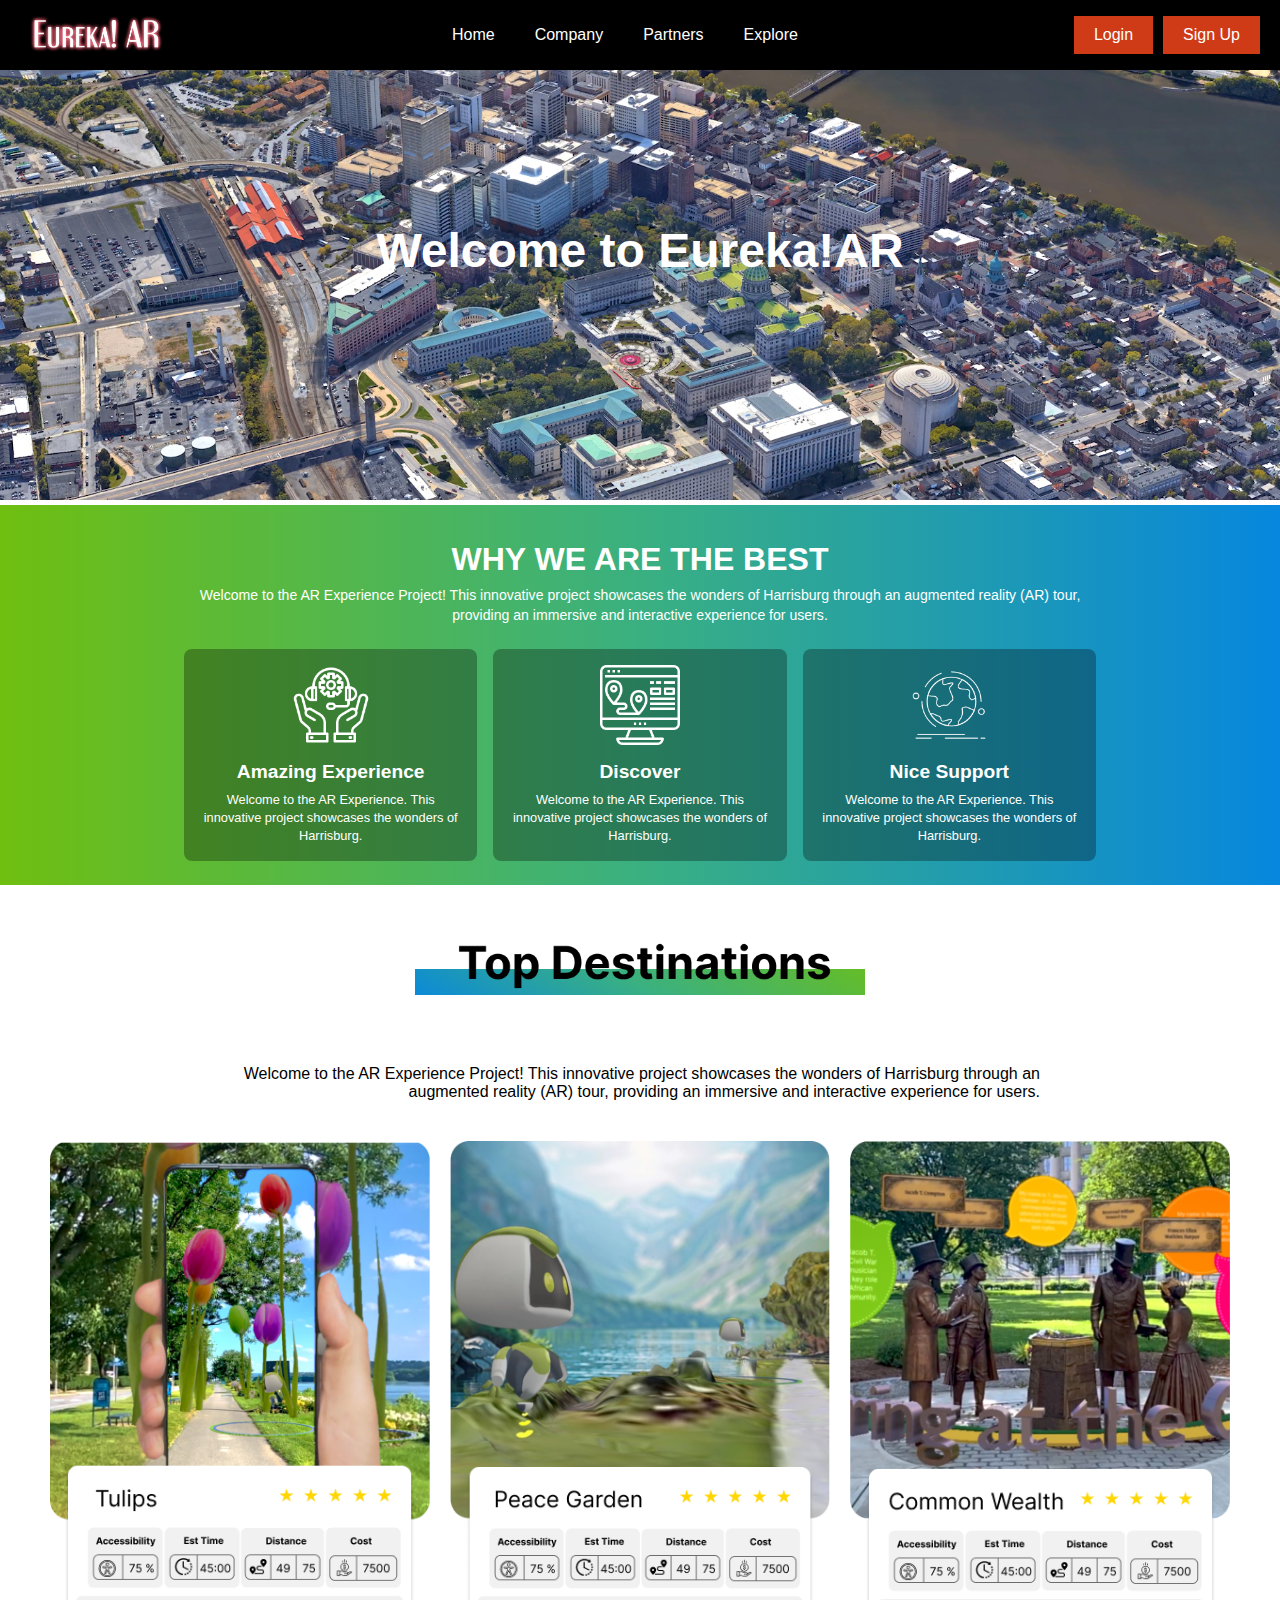
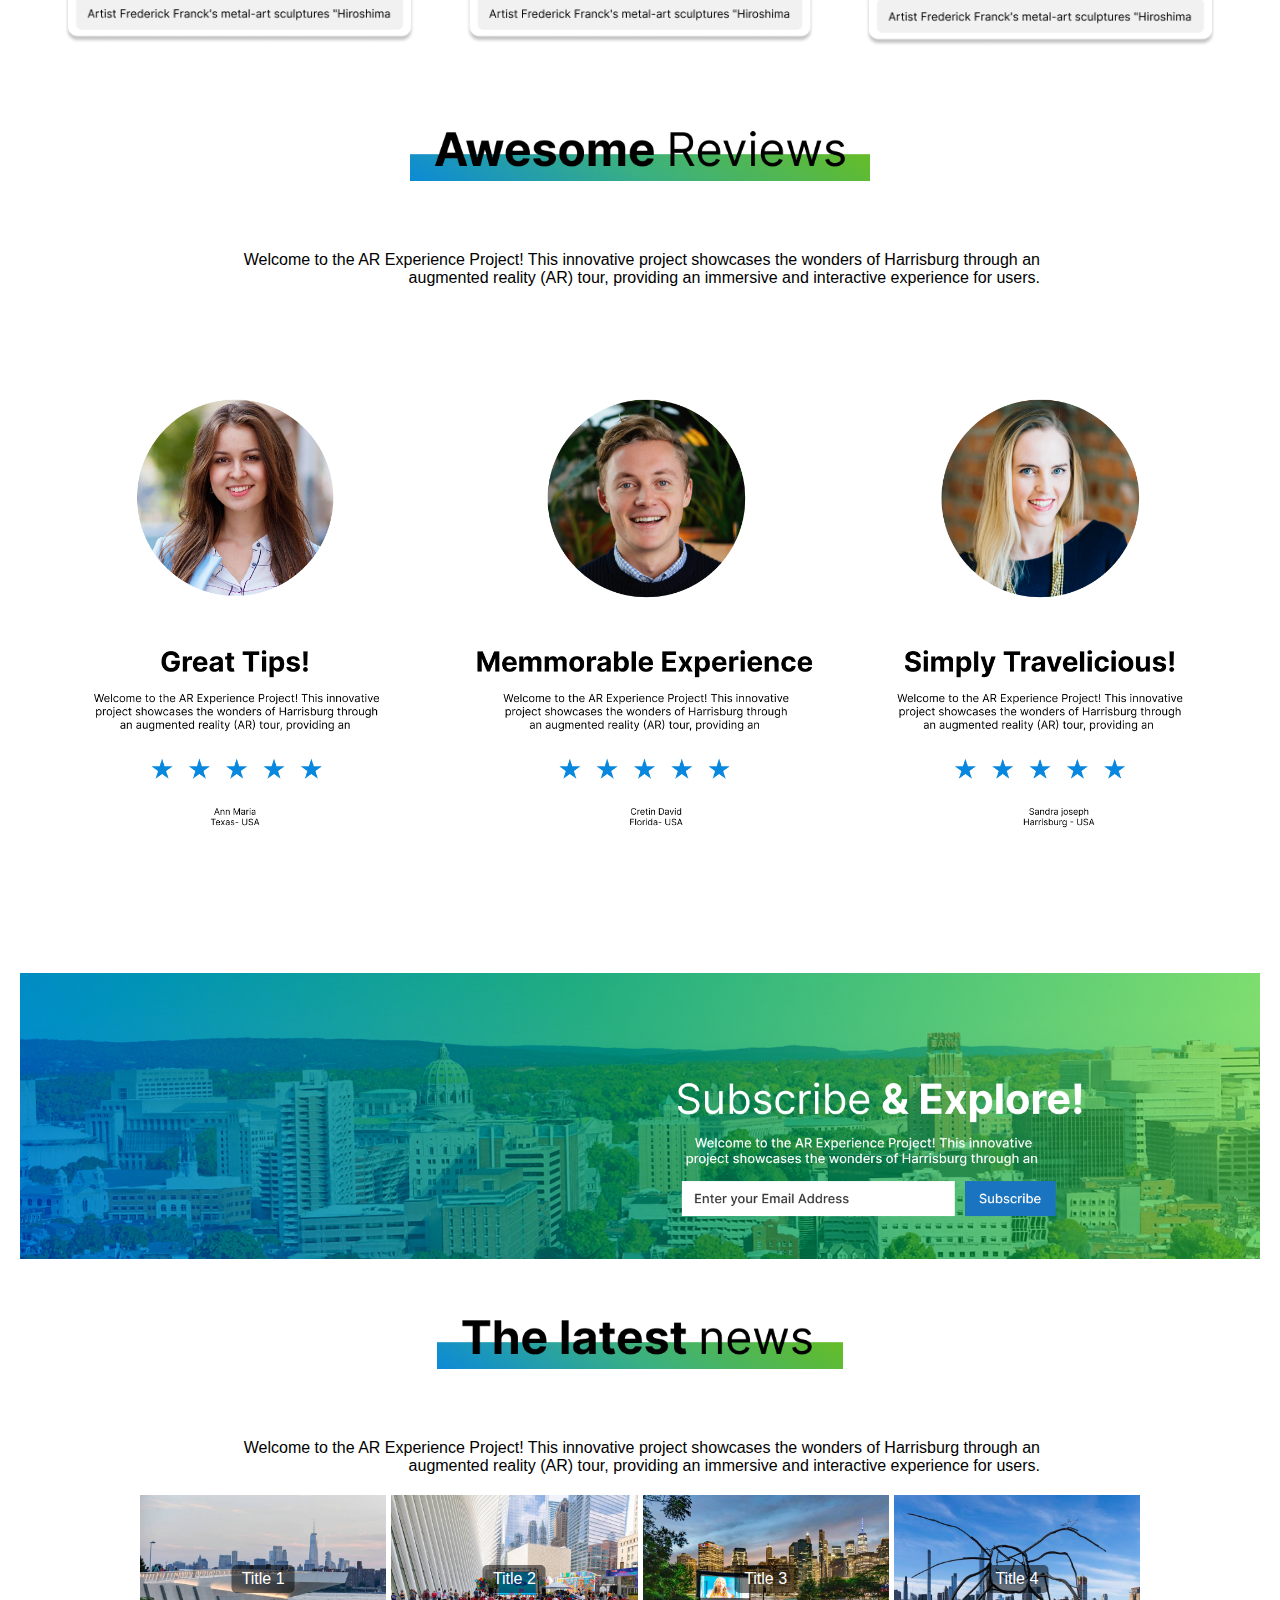
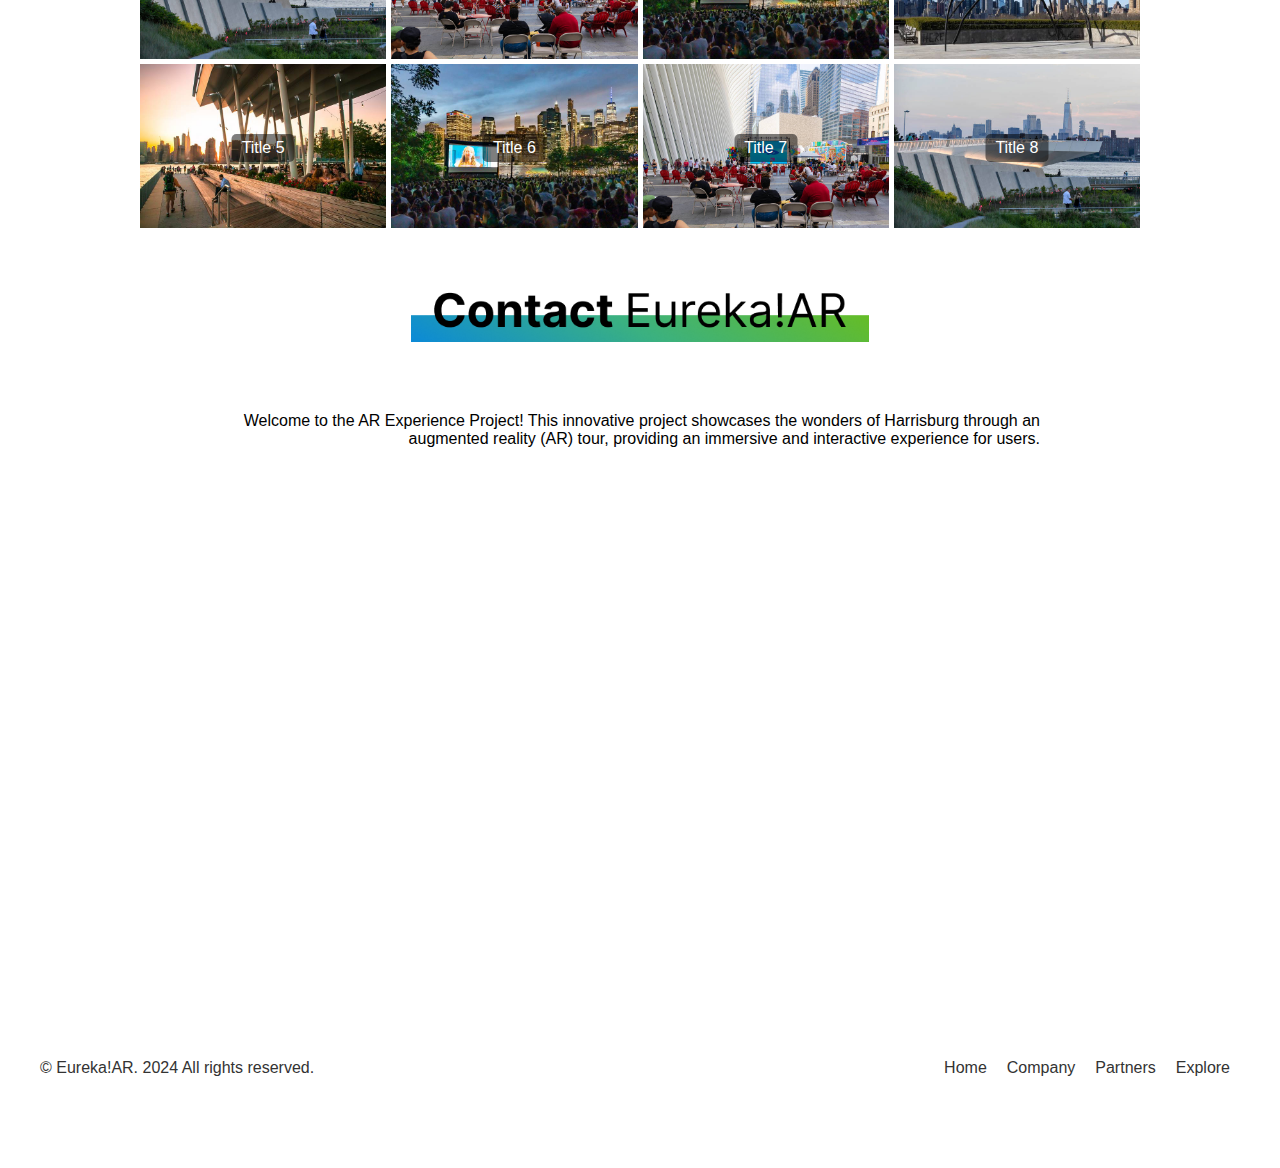
==== commit d697c40f: "up" ====
--- a/index.html
+++ b/index.html
@@ -241,15 +241,16 @@
 
 <footer>
     <div class="footer-content">
-        <p>&copy; 2024 Your Website Name. All rights reserved.</p>
+        <p>&copy; Eureka!AR. 2024 All rights reserved.</p>
         <ul class="footer-links">
-            <li><a href="#">Home</a></li>
-            <li><a href="#">About</a></li>
-            <li><a href="#">Services</a></li>
-            <li><a href="#">Contact</a></li>
+            <li><a href="index.html">Home</a></li>
+            <li><a href="#">Company</a></li>
+            <li><a href="#">Partners</a></li>
+            <li><a href="explore.html">Explore</a></li>
         </ul>
     </div>
 </footer>
+
 
 
 
--- a/styles.css
+++ b/styles.css
@@ -71,6 +71,8 @@
     padding: 10px 20px;
     background-color: #000000;
     color: white;
+    position: fixed;
+    z-index: 1000;
 }
 
 .logo {
@@ -389,6 +391,17 @@
 /* Slider */
 
 
+.Explore_Realm {
+
+    display: flex;
+    justify-content: center;
+    margin-top: 00px;
+    margin-bottom: 50px;
+    height: 60px;
+}
+
+
+
 .Top_Dest {
 
     display: flex;
@@ -607,13 +620,14 @@
     left: 0;
     width: 300px; /* Adjusted sidebar width */
     height: 100%;
-    background-color: #f4f4f4;
+    background-color: #ffffff;
     padding: 1rem;
-    box-shadow: 2px 0 5px rgba(0, 0, 0, 0.1);
+    /* box-shadow: 2px 0 5px rgba(0, 0, 0, 0.1); */
     overflow-y: auto;
     display: flex;
     flex-direction: column;
     transition: transform 0.3s ease;
+    z-index: 1000;
 }
 
 .filters h2 {
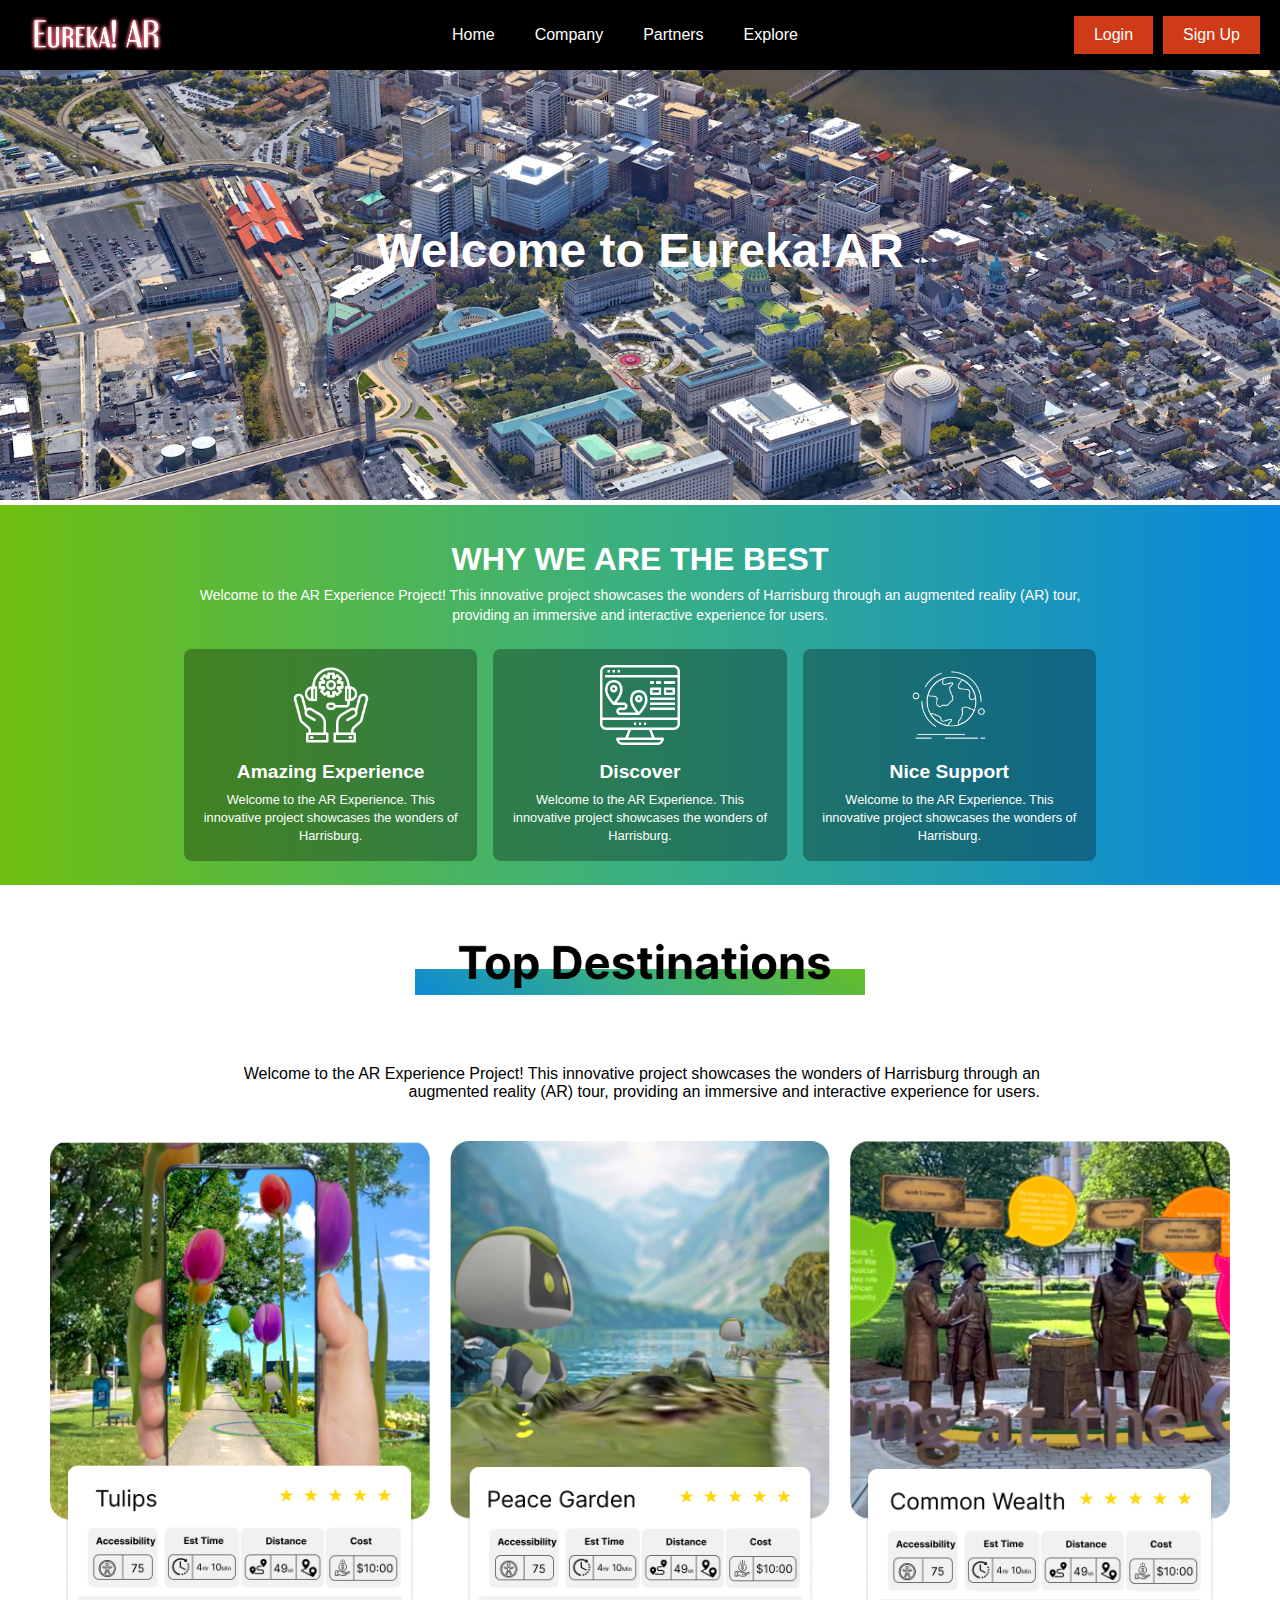
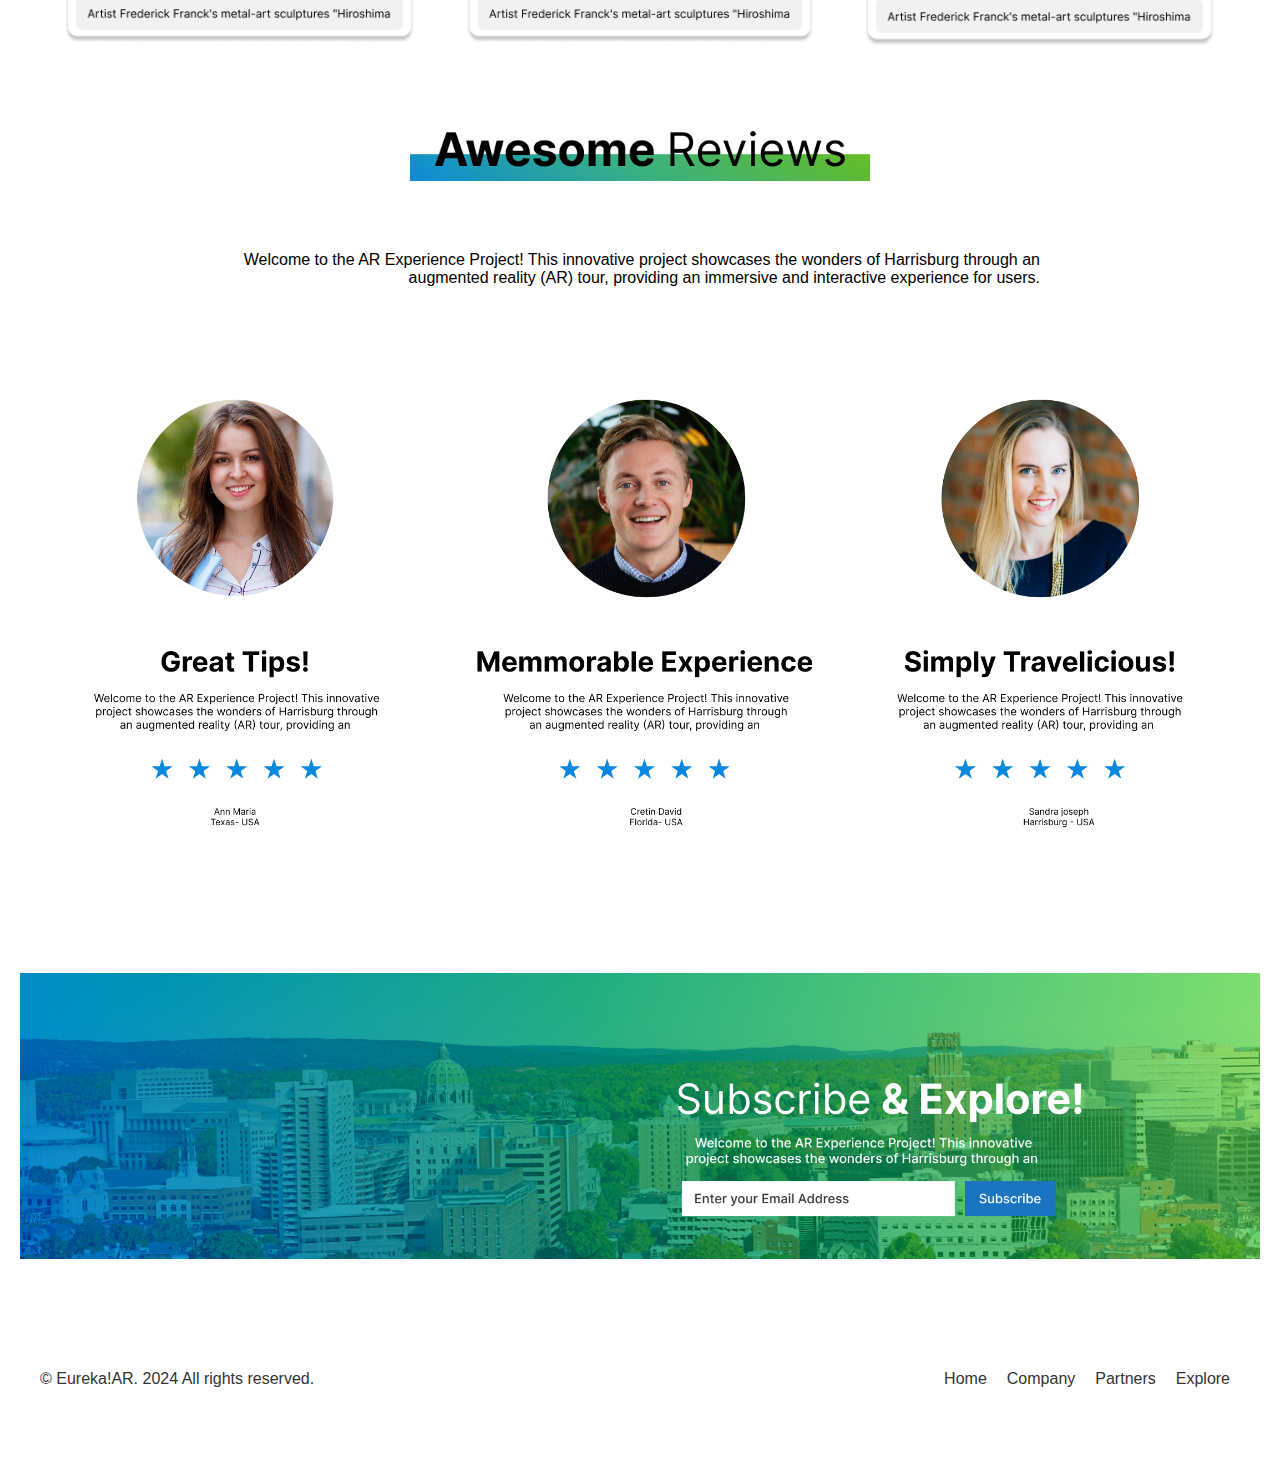
==== commit a371347f: "up" ====
--- a/index.html
+++ b/index.html
@@ -159,7 +159,7 @@
 
 
 
-<section>
+<!-- <section>
     <div class="Top_Dest">
         <img src="images/The_Latest_News.png" alt="Image 1">
     </div>
@@ -208,12 +208,12 @@
         <div class="image-title">Title 8</div>
         <img src="images/imagee8.jpg" alt="Image 8">
     </div>
-</section>
-
-
-
-
-<section>
+</section> -->
+
+
+
+
+<!-- <section>
     <div class="Top_Dest">
         <img src="images/Top_Contact.png" alt="Image 1">
     </div>
@@ -236,7 +236,7 @@
         loading="lazy"
     ></iframe>
 </div>
-
+ -->
 
 
 <footer>
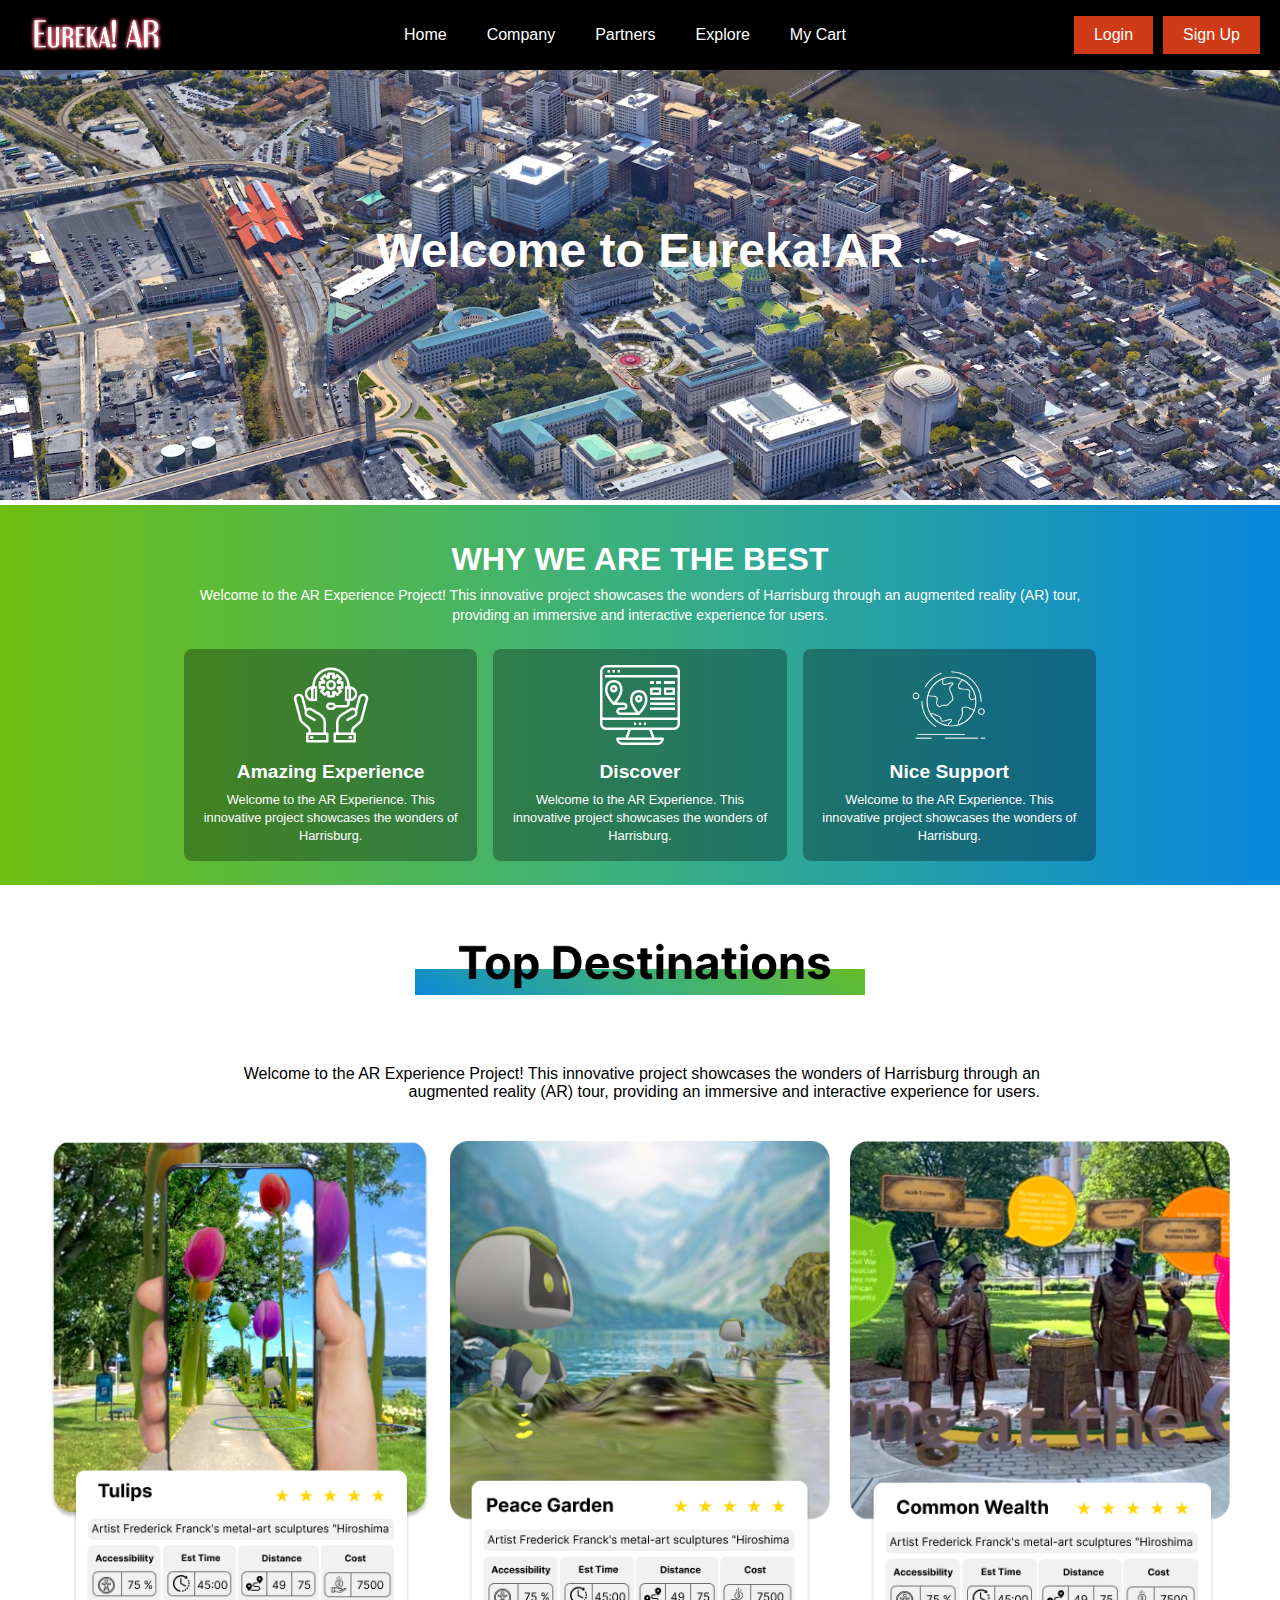
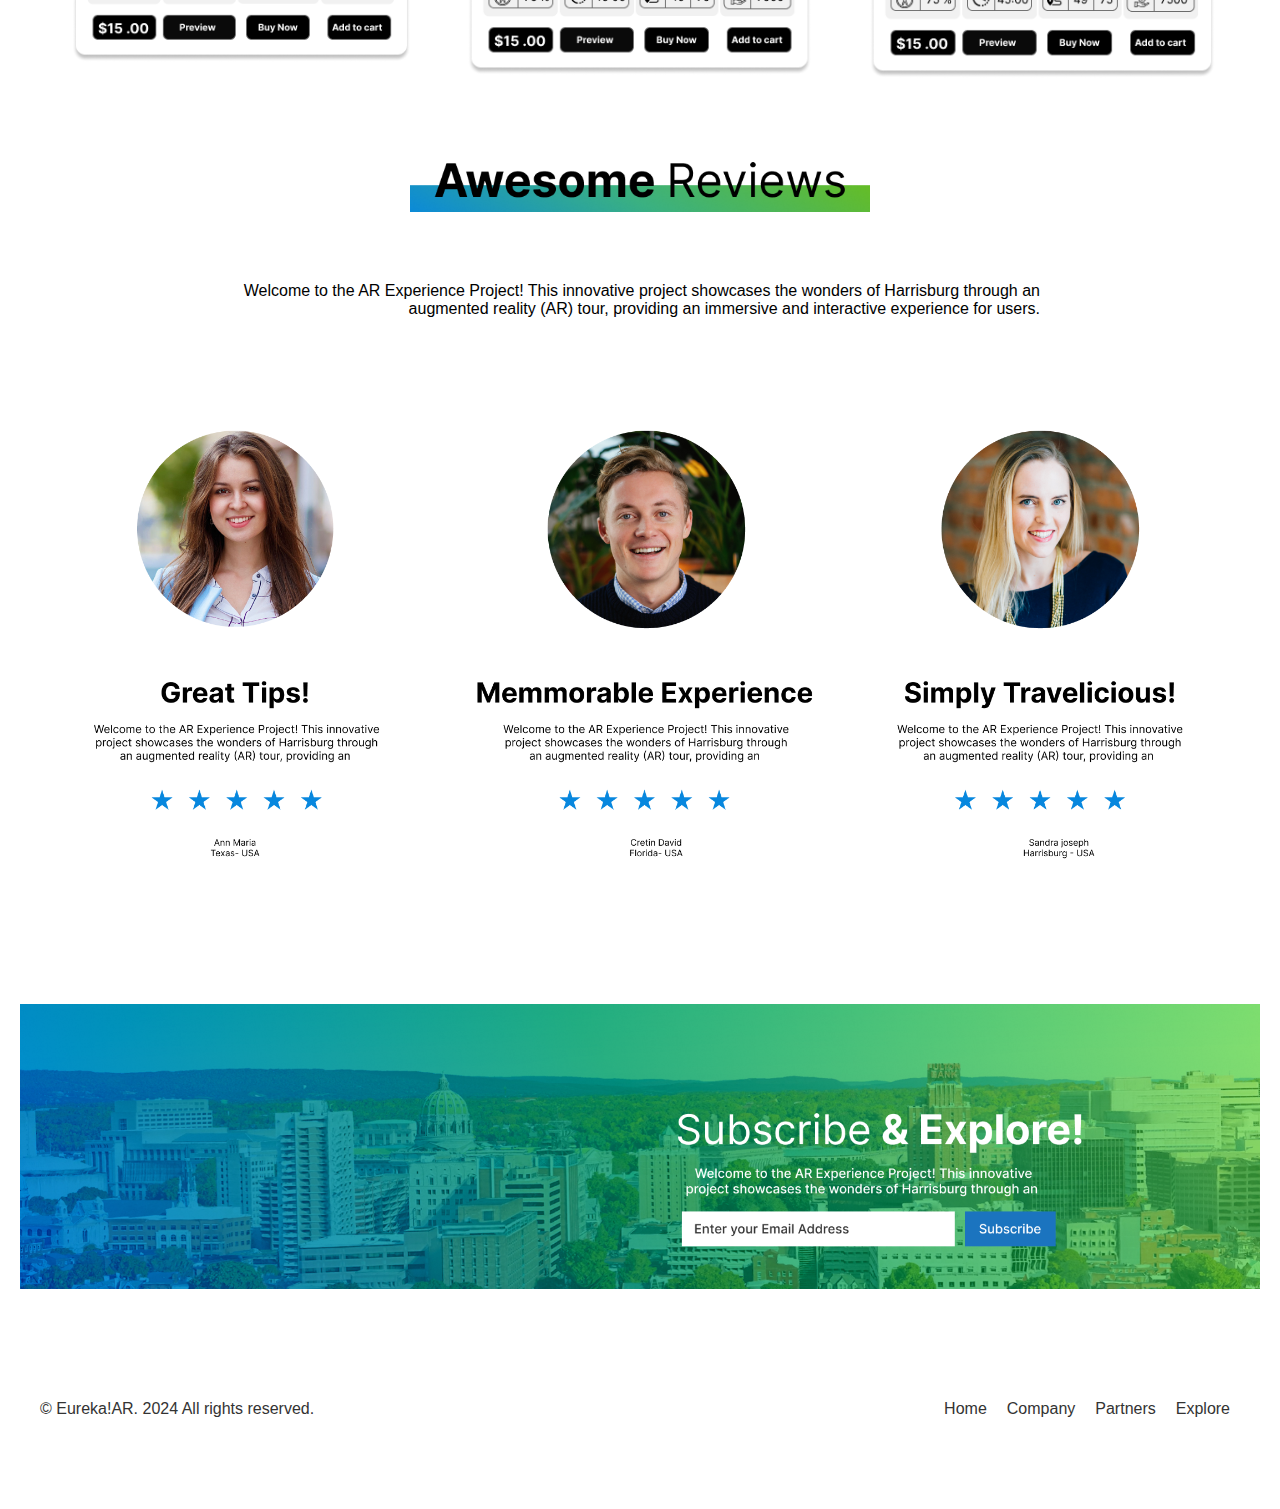
==== commit bd5fd7fa: "tes1" ====
--- a/index.html
+++ b/index.html
@@ -21,11 +21,14 @@
                     <li><a href="#">Our Team</a></li>
                     <li><a href="#">Our Mission</a></li>
                     <li><a href="#">Press</a></li>
-                    <li><a href="#">Contact Us</a></li>
+                    <!-- <li><a href="#">Contact Us</a></li> -->
                 </ul>
             </li>
             <li><a href="#">Partners</a></li>
             <li><a href="explore.html">Explore</a></li>
+            <li><a href="cart.html">My Cart</a></li>
+
+
         </ul>
         <div class="auth-buttons">
             <button onclick="login()">Login</button>
--- a/styles.css
+++ b/styles.css
@@ -609,20 +609,16 @@
 
 
 
-/* 
-------- filters*/
-
-
+/* Filters */
 .filters {
     margin-top: 75px;
     position: fixed;
     top: 0;
     left: 0;
-    width: 300px; /* Adjusted sidebar width */
+    width: 300px;
     height: 100%;
     background-color: #ffffff;
     padding: 1rem;
-    /* box-shadow: 2px 0 5px rgba(0, 0, 0, 0.1); */
     overflow-y: auto;
     display: flex;
     flex-direction: column;
@@ -648,19 +644,26 @@
 
 .filter-group label {
     font-weight: bold;
+    display: flex;
+    align-items: center;
+    gap: 0.5rem;
 }
 
 .filter-group select,
-.filter-group input {
+.filter-group input[type="checkbox"] {
     padding: 0.5rem;
     border: 1px solid #ccc;
     border-radius: 4px;
 }
 
+.filter-group input[type="checkbox"] {
+    width: auto;
+}
+
 #min-time,
 #max-time {
-    width: 100%; /* Makes inputs take up full width of their container */
-    max-width: 60px; /* Adjust the max-width as needed */
+    width: 100%;
+    max-width: 60px;
 }
 
 .time-inputs {
@@ -745,6 +748,36 @@
     
     #min-time,
     #max-time {
-        max-width: 100%; /* Ensure inputs fit within container on small screens */
-    }
-}
+        max-width: 100%;
+    }
+}
+
+/* Distance input fields */
+#min-distance,
+#max-distance {
+    width: 100%;
+    max-width: 120px;
+}
+
+/* Cost input fields */
+#min-cost,
+#max-cost {
+    width: 100%;
+    max-width: 120px;
+}
+
+/* Icon styles */
+.icon-purchased::before {
+    content: url('path/to/purchased-icon.svg'); /* replace with your icon path */
+    display: inline-block;
+}
+
+.icon-wishlist::before {
+    content: url('path/to/wishlist-icon.svg'); /* replace with your icon path */
+    display: inline-block;
+}
+
+.icon-created-by-me::before {
+    content: url('path/to/created-by-me-icon.svg'); /* replace with your icon path */
+    display: inline-block;
+}
